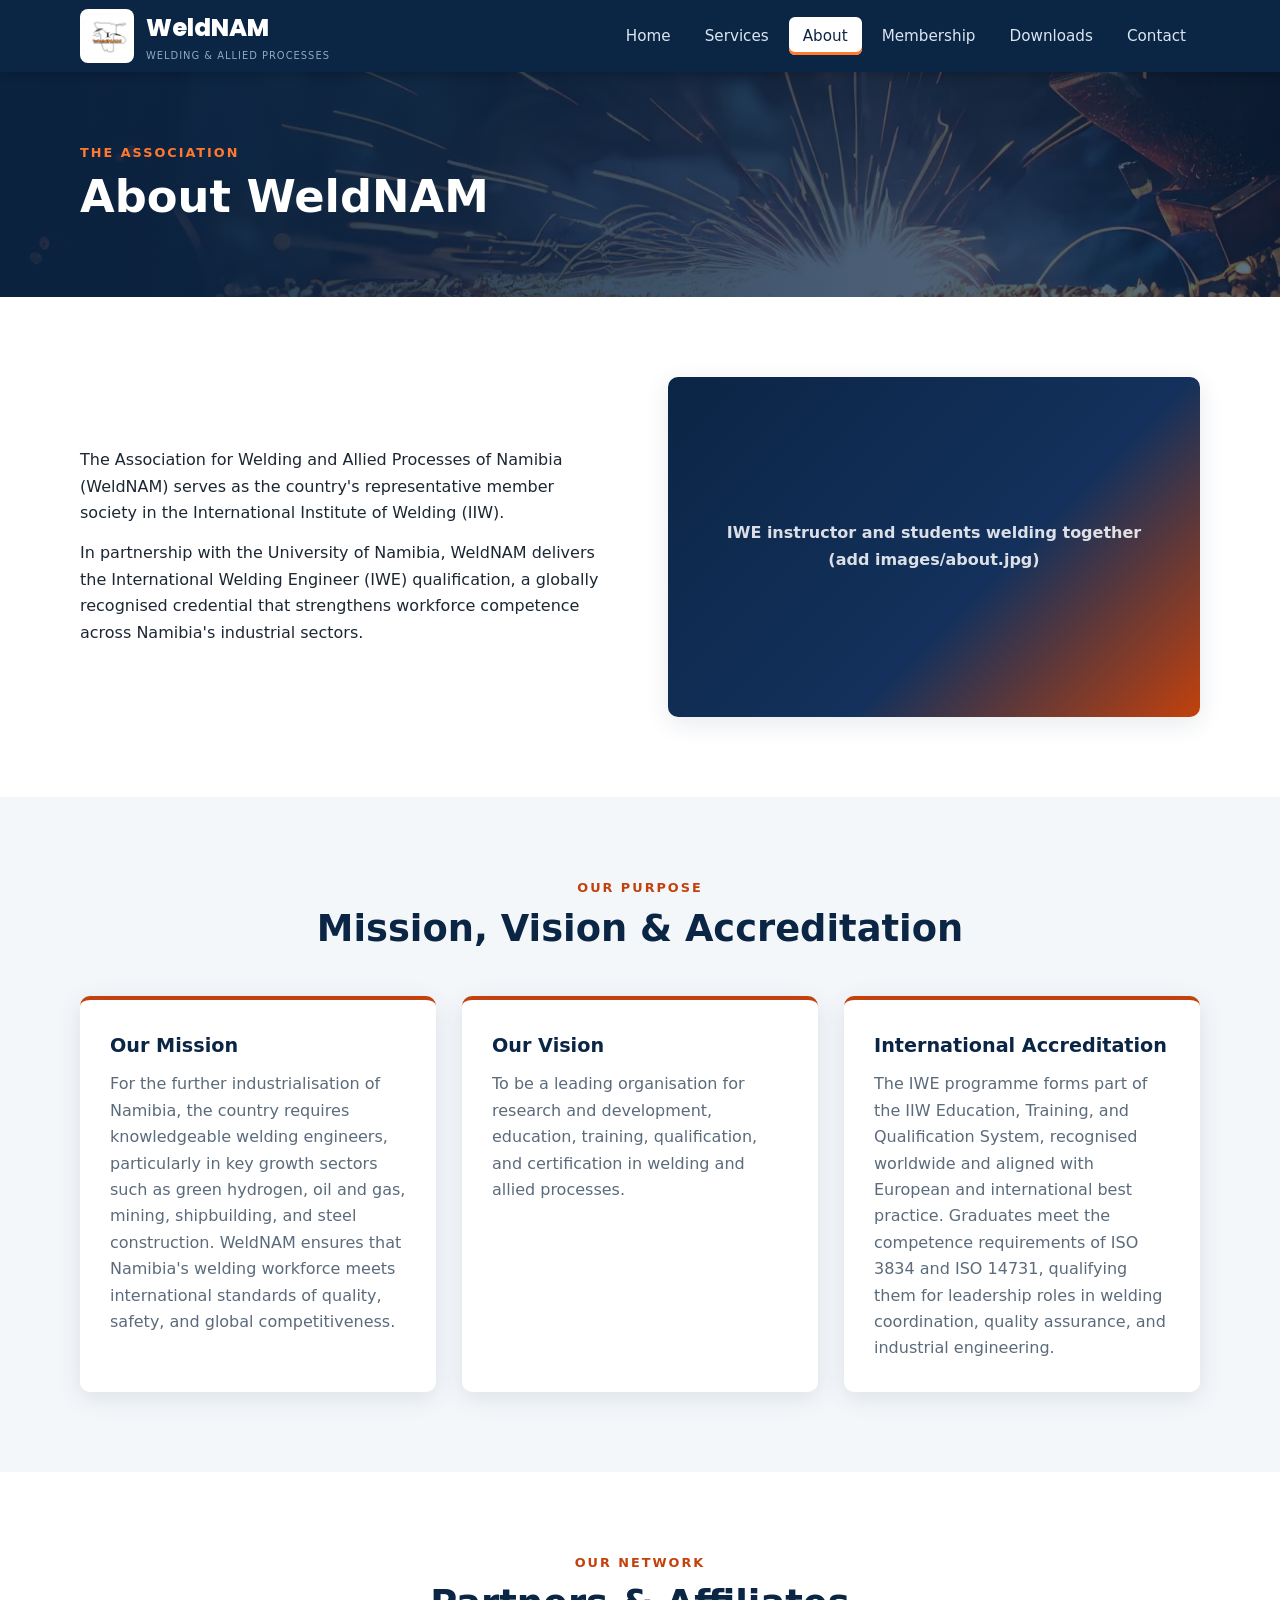
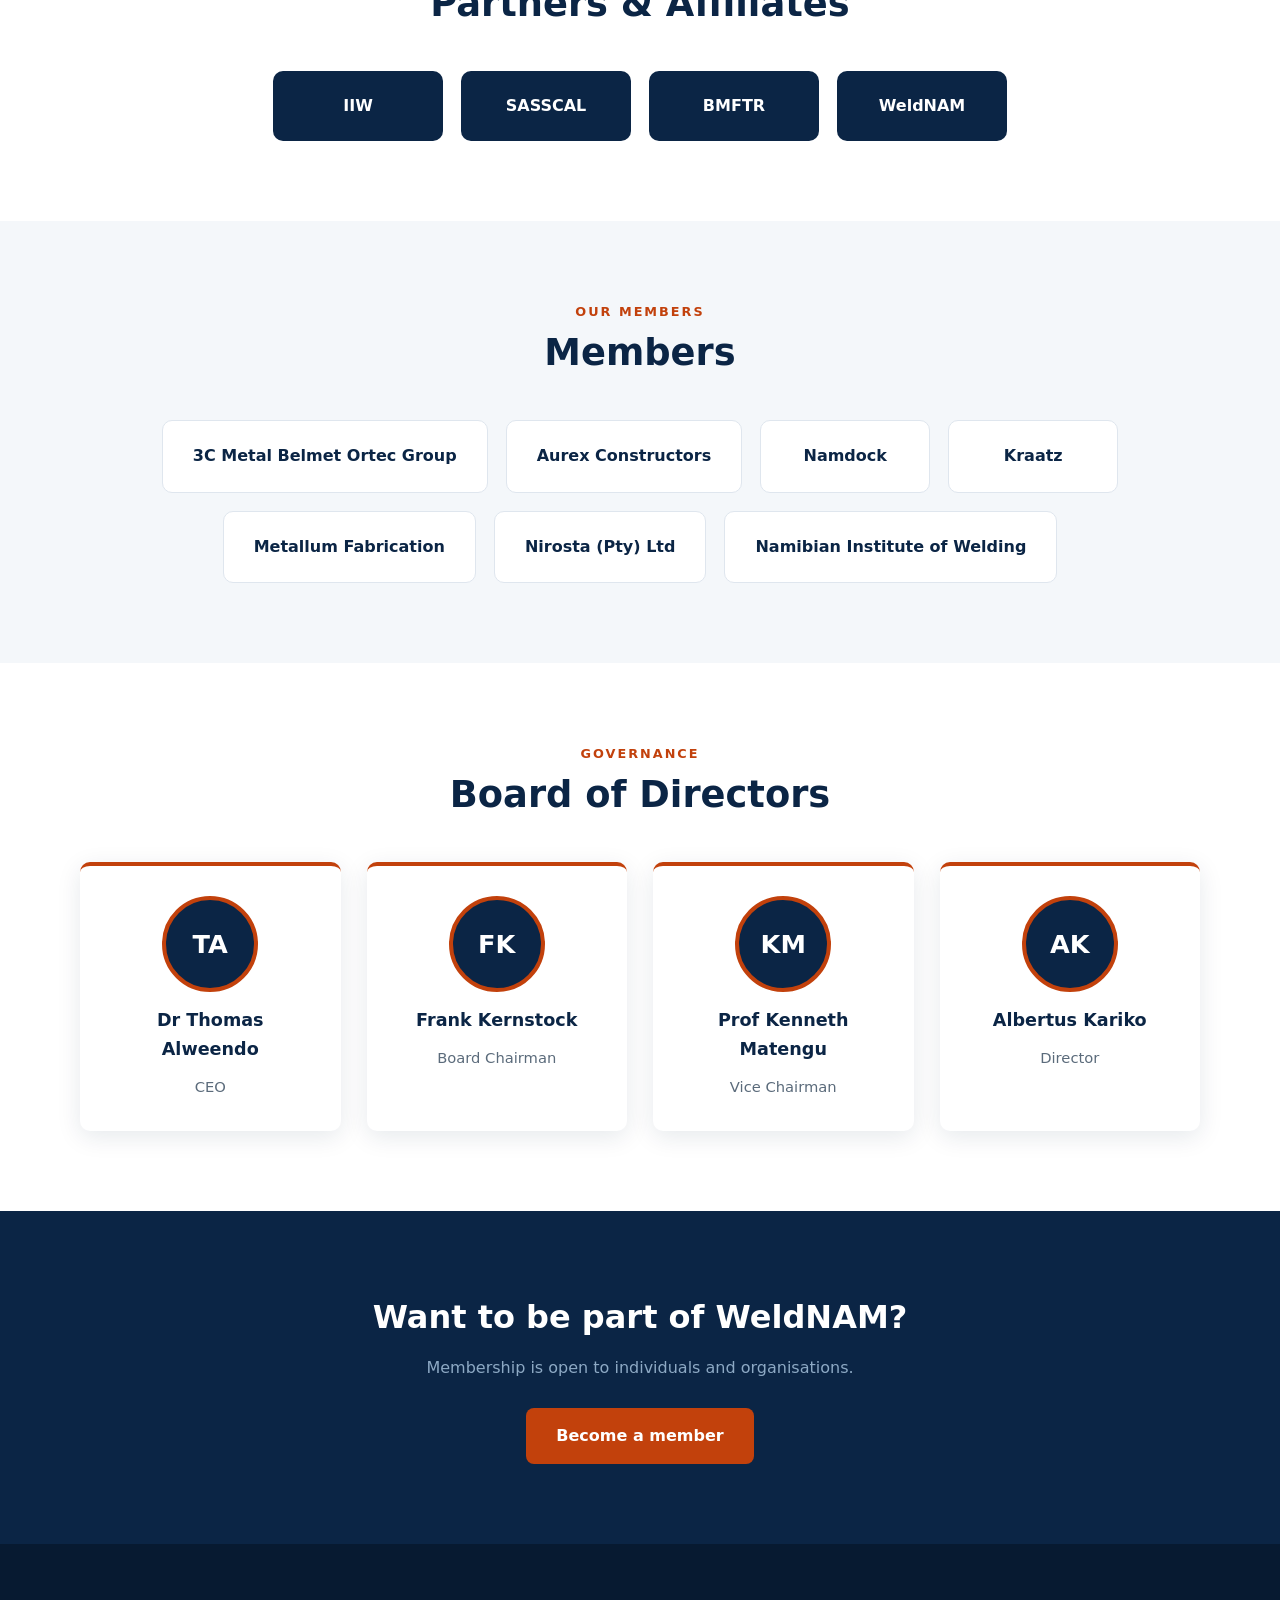
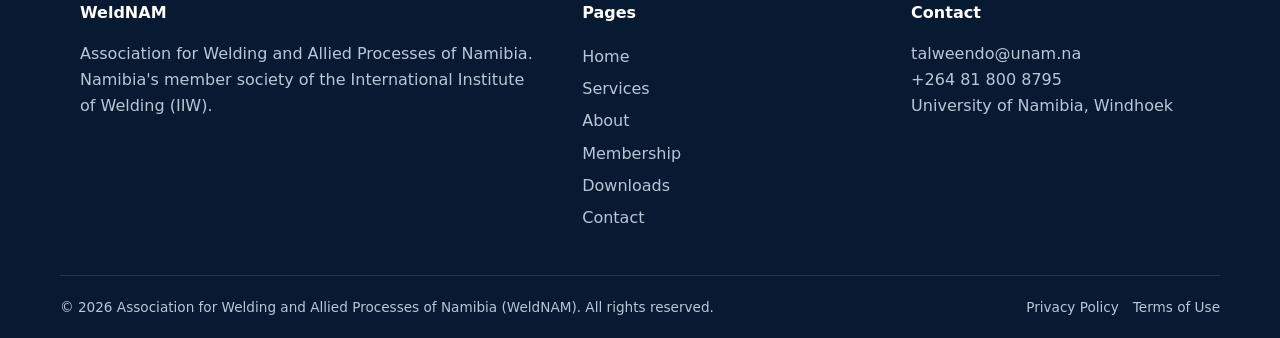
==== about.html @ c9b842d4 "Initial commit" ====
<!DOCTYPE html>
<html lang="en">
<head>
<meta charset="UTF-8">
<meta name="viewport" content="width=device-width, initial-scale=1.0">
<title>About - WeldNAM</title>
<meta name="description" content="About WeldNAM: mission, vision, accreditation, partners, members and board of directors.">
<link rel="stylesheet" href="style.css">
</head>
<body>

<header class="site-header">
  <div class="container nav">
     <a href="index.html" class="brand"><img class="logo" src="logo.png" alt="WeldNAM logo"><span>WeldNAM<small>Welding &amp; Allied Processes</small></span></a>
    <link rel="preconnect" href="https://fonts.googleapis.com">
<link rel="preconnect" href="https://fonts.gstatic.com" crossorigin>
<link href="https://fonts.googleapis.com/css2?family=Poppins:wght@800&display=swap" rel="stylesheet">
    <button class="menu-toggle" aria-label="Toggle menu" aria-expanded="false">&#9776;</button>
    <ul class="menu">
      <li><a href="index.html">Home</a></li>
      <li><a href="services.html">Services</a></li>
      <li><a href="about.html" class="active">About</a></li>
      <li><a href="membership.html">Membership</a></li>
      <li><a href="downloads.html">Downloads</a></li>
      <li><a href="contact.html">Contact</a></li>
    </ul>
  </div>
</header>

<main>
<section class="hero page-hero">
  <div class="container">
    <span class="eyebrow">The Association</span>
    <h1>About WeldNAM</h1>
  </div>
</section>

<section>
  <div class="container split">
    <div>
      <p>The Association for Welding and Allied Processes of Namibia (WeldNAM) serves as the country's representative member society in the International Institute of Welding (IIW).</p>
        <p>In partnership with the University of Namibia, WeldNAM delivers the International Welding Engineer (IWE) qualification, a globally recognised credential that strengthens workforce competence across Namibia's industrial sectors.</p>
    </div>
    <!-- Replace with: <img src="images/about.jpg" alt="IWE instructor and students welding together"> -->
    <div class="img-slot">IWE instructor and students welding together<br>(add images/about.jpg)</div>
  </div>
</section>

<section class="alt">
  <div class="container">
    <div class="section-head center">
      <span class="eyebrow">Our Purpose</span>
      <h2>Mission, Vision &amp; Accreditation</h2>
    </div>
    <div class="grid grid-3">
      <div class="card"><h3>Our Mission</h3><p>For the further industrialisation of Namibia, the country requires knowledgeable welding engineers, particularly in key growth sectors such as green hydrogen, oil and gas, mining, shipbuilding, and steel construction. WeldNAM ensures that Namibia's welding workforce meets international standards of quality, safety, and global competitiveness.</p></div>
      <div class="card"><h3>Our Vision</h3><p>To be a leading organisation for research and development, education, training, qualification, and certification in welding and allied processes.</p></div>
      <div class="card"><h3>International Accreditation</h3><p>The IWE programme forms part of the IIW Education, Training, and Qualification System, recognised worldwide and aligned with European and international best practice. Graduates meet the competence requirements of ISO 3834 and ISO 14731, qualifying them for leadership roles in welding coordination, quality assurance, and industrial engineering.</p></div>
    </div>
  </div>
</section>

<section>
  <div class="container">
    <div class="section-head center">
      <span class="eyebrow">Our Network</span>
      <h2>Partners &amp; Affiliates</h2>
    </div>
    <div class="logo-row">
      <div class="logo-tile partner">IIW</div>
      <div class="logo-tile partner">SASSCAL</div>
      <div class="logo-tile partner">BMFTR</div>
      <div class="logo-tile partner">WeldNAM</div>
    </div>
  </div>
</section>

<section class="alt">
  <div class="container">
    <div class="section-head center">
      <span class="eyebrow">Our Members</span>
      <h2>Members</h2>
    </div>
    <div class="logo-row">
      <div class="logo-tile">3C Metal Belmet Ortec Group</div>
      <div class="logo-tile">Aurex Constructors</div>
      <div class="logo-tile">Namdock</div>
      <div class="logo-tile">Kraatz</div>
      <div class="logo-tile">Metallum Fabrication</div>
      <div class="logo-tile">Nirosta (Pty) Ltd</div>
      <div class="logo-tile">Namibian Institute of Welding</div>
    </div>
  </div>
</section>

<section>
  <div class="container">
    <div class="section-head center">
      <span class="eyebrow">Governance</span>
      <h2>Board of Directors</h2>
    </div>
    <div class="grid grid-4">
      <div class="card person"><div class="avatar">TA</div><h3>Dr Thomas Alweendo</h3><span>CEO</span></div>
      <div class="card person"><div class="avatar">FK</div><h3>Frank Kernstock</h3><span>Board Chairman</span></div>
      <div class="card person"><div class="avatar">KM</div><h3>Prof Kenneth Matengu</h3><span>Vice Chairman</span></div>
      <div class="card person"><div class="avatar">AK</div><h3>Albertus Kariko</h3><span>Director</span></div>
    </div>
  </div>
</section>

<section class="cta">
  <div class="container">
    <h2>Want to be part of WeldNAM?</h2>
    <p>Membership is open to individuals and organisations.</p>
    <a href="membership.html" class="btn btn-primary">Become a member</a>
  </div>
</section>
</main>

<footer class="site-footer">
  <div class="container footer-grid">
    <div>
      <h4>WeldNAM</h4>
      <p>Association for Welding and Allied Processes of Namibia. Namibia's member society of the International Institute of Welding (IIW).</p>
    </div>
    <div>
      <h4>Pages</h4>
      <a href="index.html">Home</a><a href="services.html">Services</a><a href="about.html">About</a><a href="membership.html">Membership</a><a href="downloads.html">Downloads</a><a href="contact.html">Contact</a>
    </div>
    <div>
      <h4>Contact</h4>
      <p>talweendo@unam.na<br>+264 81 800 8795<br>University of Namibia, Windhoek</p>
    </div>
  </div>
  <div class="container copyright">
    <span>&copy; <span id="year">2026</span> Association for Welding and Allied Processes of Namibia (WeldNAM). All rights reserved.</span>
    <span><a href="#">Privacy Policy</a><a href="#">Terms of Use</a></span>
  </div>
</footer>

<button class="to-top" id="to-top" aria-label="Back to top">&uarr;</button>
<script src="script.js"></script>
</body>
</html>
---- style.css ----
/* =====================================================================
   WeldNAM – colour palette & design tokens
   Change a colour here and it updates across the whole site.
   Concept: deep industrial navy + molten weld-arc orange + cool steel greys.
   All text/background pairings below meet WCAG AA contrast (4.5:1).
   ===================================================================== */
:root {
  /* Navy – brand base: header, hero, footer, dark panels */
  --navy-900: #071a31;   /* footer */
  --navy:     #0b2545;   /* header, hero, CTA, headings */
  --navy-2:   #13315c;   /* hover states, gradients */
  --navy-rgb: 11, 37, 69;

  /* Ember / arc orange – action colour */
  --ember:      #c2410c; /* buttons, active nav, accents (white text = 5.2:1) */
  --ember-dark: #9a3412; /* hover, links on white (7.3:1) */
  --ember-rgb:  194, 65, 12;
  --arc:        #ff7a2e; /* bright orange for use ON navy (5.9:1) */
  --arc-soft:   #ffc9a3; /* soft orange links on navy */
  --arc-rgb:    255, 122, 46;

  /* Steel – cool neutrals */
  --steel:      #8da9c4; /* subtitles on navy (6.3:1) */
  --steel-100:  #dbe6f1; /* body text on navy */
  --steel-200:  #b8c7d8; /* footer text on navy-900 */

  /* Surfaces & text on light backgrounds */
  --white:  #ffffff;
  --light:  #f4f7fa;     /* alternate section background */
  --text:   #1c2733;     /* body text (15:1) */
  --muted:  #5b6b7b;     /* secondary text (5.5:1) */
  --line:   #dfe6ee;     /* hairlines and card borders */
  --field-border: #7f93a9; /* form field outline (3:1 as required for UI) */

  /* Feedback */
  --success:    #17653a;
  --success-bg: #e6f6ec;
  --danger:     #b3261e;

  /* Shape & layout */
  --radius: 10px;
  --shadow: 0 6px 24px rgba(var(--navy-rgb), .10);
  --max: 1160px;
}

* { box-sizing: border-box; margin: 0; padding: 0; }
html { scroll-behavior: smooth; }
body { font-family: "Segoe UI", system-ui, -apple-system, Roboto, Arial, sans-serif; color: var(--text); line-height: 1.65; background: var(--white); }
img { max-width: 100%; display: block; }
a { color: var(--ember-dark); text-decoration: none; }
a:hover { text-decoration: underline; }
.container { width: 100%; max-width: var(--max); margin: 0 auto; padding: 0 20px; }
section { padding: 80px 0; }
.alt { background: var(--light); }

/* Header */

/* Logo in the header */
.brand .logo {
  width: 54px;
  height: 54px;
  object-fit: contain;
  background: #fff;      /* your logo has a white background, so it sits in a white rounded box */
  border-radius: 8px;
  padding: 3px;
}
/* "WeldNAM" in the header uses Poppins ExtraBold */
.brand > span:last-child {
  font-family: "Poppins", "Segoe UI", system-ui, sans-serif;
  font-weight: 800;
  font-size: 1.5rem;
  letter-spacing: 0;
}
/* keep the small line under it in the normal site font */
.brand small {
  font-family: "Segoe UI", system-ui, -apple-system, Roboto, Arial, sans-serif;
  font-weight: 500;
}
.site-header { position: sticky; top: 0; z-index: 50; background: var(--navy); box-shadow: 0 2px 10px rgba(0,0,0,.25); }
.nav { display: flex; align-items: center; justify-content: space-between; height: 72px; }
.brand { display: flex; align-items: center; gap: 12px; color: var(--white); font-weight: 800; font-size: 1.35rem; letter-spacing: .5px; }
.brand:hover { text-decoration: none; }
.brand .mark { width: 38px; height: 38px; border-radius: 8px; background: var(--ember); display: grid; place-items: center; font-size: 1.1rem; color: var(--white); }
.brand small { display: block; font-size: .62rem; font-weight: 500; letter-spacing: 1px; color: var(--steel); text-transform: uppercase; }
.menu { display: flex; gap: 6px; list-style: none; }
.menu a { color: var(--steel-100); padding: 10px 14px; border-radius: 6px; font-weight: 500; font-size: .95rem; }
.menu a:hover { background: var(--navy-2); text-decoration: none; color: var(--white); }
.menu a.active { background: var(--ember); color: var(--white); }
.menu-toggle { display: none; background: none; border: 0; color: var(--white); font-size: 1.8rem; cursor: pointer; }

/* Buttons */
.btn { display: inline-block; padding: 13px 28px; border-radius: 8px; font-weight: 600; border: 2px solid transparent; cursor: pointer; font-size: 1rem; transition: .2s; }
.btn:hover { text-decoration: none; transform: translateY(-2px); }
.btn-primary { background: var(--ember); color: var(--white); }
.btn-primary:hover { background: var(--ember-dark); }
.btn-outline { border-color: var(--white); color: var(--white); }
.btn-outline:hover { background: var(--white); color: var(--navy); }
.btn-dark { background: var(--navy); color: var(--white); }
.btn-dark:hover { background: var(--navy-2); }
/* Active menu item: white label instead of orange */
.menu a.active {
  background: #fff;
  color: var(--navy);   /* dark text so it stays readable on white */
  box-shadow: none;     /* removes the orange underline */
}

/* Hero */
.hero { background: linear-gradient(120deg, rgba(var(--navy-rgb), .96) 45%, rgba(19, 49, 92, .88)), repeating-linear-gradient(45deg, var(--navy-2) 0 12px, var(--navy) 12px 24px); color: var(--white); padding: 110px 0 90px; position: relative; overflow: hidden; }
.hero::after { content: ""; position: absolute; right: -120px; top: -120px; width: 460px; height: 460px; border-radius: 50%; background: radial-gradient(circle, rgba(var(--arc-rgb), .40), transparent 65%); }
.hero .container { position: relative; z-index: 1; }
.hero h1 { font-size: clamp(2.2rem, 5vw, 3.6rem); line-height: 1.15; margin-bottom: 14px; }
.hero p.lead { font-size: 1.3rem; color: var(--steel); margin-bottom: 30px; }
.hero .actions { display: flex; gap: 14px; flex-wrap: wrap; }
.page-hero { padding: 70px 0 60px; }
.page-hero h1 { font-size: clamp(2rem, 4vw, 2.8rem); }
.eyebrow { text-transform: uppercase; letter-spacing: 2px; font-size: .8rem; font-weight: 700; color: var(--ember); margin-bottom: 8px; display: block; }

/* Stats */
.stats { background: var(--ember); color: var(--white); padding: 0; }
.stats-grid { display: grid; grid-template-columns: repeat(4, 1fr); }
.stat { padding: 30px 20px; text-align: center; border-right: 1px solid rgba(255,255,255,.25); }
.stat:last-child { border-right: 0; }
.stat strong { display: block; font-size: 1.5rem; }
.stat span { font-size: .9rem; opacity: .95; }

/* Headings */
.section-head { max-width: 720px; margin-bottom: 44px; }
.section-head h2 { font-size: clamp(1.7rem, 3vw, 2.3rem); color: var(--navy); line-height: 1.25; }
.section-head.center { margin-left: auto; margin-right: auto; text-align: center; }
.section-head p { color: var(--muted); margin-top: 12px; }

/* Cards / grids */
.grid { display: grid; gap: 26px; }
.grid-3 { grid-template-columns: repeat(3, 1fr); }
.grid-2 { grid-template-columns: repeat(2, 1fr); }
.grid-4 { grid-template-columns: repeat(4, 1fr); }
.card { background: var(--white); border-radius: var(--radius); padding: 30px; box-shadow: var(--shadow); border-top: 4px solid var(--ember); }
.card h3 { color: var(--navy); margin-bottom: 10px; font-size: 1.2rem; }
.card p { color: var(--muted); }
.icon { width: 52px; height: 52px; border-radius: 12px; background: var(--light); display: grid; place-items: center; font-size: 1.6rem; margin-bottom: 16px; }

/* Split layout */
.split { display: grid; grid-template-columns: 1fr 1fr; gap: 56px; align-items: center; }
.split p + p { margin-top: 14px; }
.split h2 { color: var(--navy); font-size: 2rem; margin-bottom: 16px; line-height: 1.25; }
.img-slot { min-height: 340px; border-radius: var(--radius); background: linear-gradient(135deg, var(--navy), var(--navy-2) 60%, var(--ember)); display: grid; place-items: center; color: rgba(255,255,255,.85); font-weight: 600; text-align: center; padding: 20px; box-shadow: var(--shadow); }
.img-slot img { width: 100%; height: 100%; object-fit: cover; border-radius: var(--radius); }

/* Members / partners */
.logo-row { display: flex; flex-wrap: wrap; gap: 18px; justify-content: center; }
.logo-tile { background: var(--white); border: 1px solid var(--line); border-radius: var(--radius); padding: 22px 30px; font-weight: 700; color: var(--navy); min-width: 170px; text-align: center; }
.partner { background: var(--navy); color: var(--white); border: 0; }

/* People */
.person { text-align: center; }
.avatar { width: 96px; height: 96px; border-radius: 50%; background: var(--navy); color: var(--white); display: grid; place-items: center; font-size: 1.6rem; font-weight: 700; margin: 0 auto 14px; border: 4px solid var(--ember); }
.person h3 { color: var(--navy); font-size: 1.1rem; }
.person span { color: var(--muted); font-size: .92rem; }

/* Lists */
.check-list { list-style: none; }
.check-list li { padding: 12px 0 12px 36px; position: relative; border-bottom: 1px solid var(--line); }
.check-list li::before { content: "✓"; position: absolute; left: 0; top: 12px; width: 24px; height: 24px; background: var(--ember); color: var(--white); border-radius: 50%; display: grid; place-items: center; font-size: .8rem; font-weight: 700; }
.address { background: var(--light); border-left: 4px solid var(--ember); padding: 20px 24px; border-radius: 0 var(--radius) var(--radius) 0; margin-top: 24px; }
.address strong { color: var(--navy); display: block; margin-bottom: 6px; }

/* Downloads */
.dl { display: flex; flex-direction: column; }
.dl p { flex: 1; margin-bottom: 18px; }
.dl .btn { align-self: flex-start; padding: 10px 20px; font-size: .92rem; }

/* Forms */
form { background: var(--white); padding: 34px; border-radius: var(--radius); box-shadow: var(--shadow); }
.field { margin-bottom: 18px; }
label { display: block; font-weight: 600; margin-bottom: 6px; color: var(--navy); font-size: .92rem; }
input, select, textarea { width: 100%; padding: 12px 14px; border: 1.5px solid var(--field-border); border-radius: 8px; font: inherit; background: var(--white); }
input:focus, select:focus, textarea:focus { outline: none; border-color: var(--ember); box-shadow: 0 0 0 3px rgba(var(--ember-rgb), .20); }
textarea { min-height: 130px; resize: vertical; }
.form-note { font-size: .85rem; color: var(--muted); margin-top: 12px; }
.form-ok { display: none; background: var(--success-bg); color: var(--success); padding: 12px 16px; border-radius: 8px; margin-top: 14px; }
.contact-card { background: var(--navy); color: var(--white); border-radius: var(--radius); padding: 30px; }
.contact-card h3 { margin-bottom: 14px; }
.contact-card p { margin-bottom: 8px; color: var(--steel-100); }
.contact-card a { color: var(--arc-soft); }

/* CTA */
.cta { background: var(--navy); color: var(--white); text-align: center; }
.cta h2 { font-size: 2rem; margin-bottom: 12px; }
.cta p { color: var(--steel); margin-bottom: 26px; }

/* Footer */
.site-footer { background: var(--navy-900); color: var(--steel-200); padding: 56px 0 0; }
.footer-grid { display: grid; grid-template-columns: 1.6fr 1fr 1fr; gap: 40px; padding-bottom: 40px; }
.site-footer h4 { color: var(--white); margin-bottom: 14px; }
.site-footer a { color: var(--steel-200); display: block; padding: 3px 0; }
.site-footer a:hover { color: var(--white); }
.copyright { border-top: 1px solid rgba(255,255,255,.12); padding: 20px 0; font-size: .85rem; display: flex; justify-content: space-between; flex-wrap: wrap; gap: 10px; }
.copyright a { display: inline; margin-left: 14px; }

/* Responsive */
@media (max-width: 920px) {
  .grid-3, .grid-4 { grid-template-columns: 1fr 1fr; }
  .split { grid-template-columns: 1fr; gap: 32px; }
  .stats-grid { grid-template-columns: 1fr 1fr; }
  .stat:nth-child(2) { border-right: 0; }
  .footer-grid { grid-template-columns: 1fr; }
}
@media (max-width: 760px) {
  section { padding: 56px 0; }
  .menu-toggle { display: block; }
  .menu { display: none; position: absolute; top: 72px; left: 0; right: 0; background: var(--navy); flex-direction: column; padding: 12px 20px 20px; }
  .menu.open { display: flex; }
  .grid-2, .grid-3, .grid-4 { grid-template-columns: 1fr; }
}

/* ---- Single-page additions ---- */
section[id] { scroll-margin-top: 72px; }
.menu a { cursor: pointer; }
.search { max-width: 420px; margin: 0 auto 34px; }
.empty { text-align: center; color: var(--muted); padding: 30px 0; }
.err { color: var(--danger); font-size: .85rem; margin-top: 4px; }
input.invalid, select.invalid, textarea.invalid { border-color: var(--danger); }
.to-top { position: fixed; right: 20px; bottom: 20px; width: 46px; height: 46px; border-radius: 50%; border: 0; background: var(--ember); color: var(--white); font-size: 1.3rem; cursor: pointer; box-shadow: var(--shadow); opacity: 0; pointer-events: none; transition: .25s; }
.to-top.show { opacity: 1; pointer-events: auto; }
.hero { padding: 130px 0 110px; }
.counter { font-variant-numeric: tabular-nums; }
.stat strong .counter { font-size: inherit; opacity: 1; }
.page-hero { padding: 70px 0 60px; }

/* ---- Colour refinements ---- */
/* Brighter orange where text sits on dark navy */
.hero .eyebrow, .cta .eyebrow { color: var(--arc); }
.hero .lead { color: var(--steel); }
.btn-primary:hover { background: var(--ember-dark); }
.menu a.active { box-shadow: inset 0 -3px 0 var(--arc); }
/* Visible keyboard focus */
a:focus-visible, button:focus-visible { outline: 3px solid var(--arc); outline-offset: 2px; }
::selection { background: var(--ember); color: var(--white); }

/* ---- Home hero with photo (dimmed with a navy tint) ----
   Applies to the home page hero automatically (the inner pages use .page-hero).
   Put your picture in the "images" folder next to this file, named hero.jpg
   (hero.jpeg / hero.png / hero.webp also work). Whichever exists is shown. */
.hero:not(.page-hero) {
  background:
    linear-gradient(90deg, rgba(var(--navy-rgb), .90) 0%, rgba(var(--navy-rgb), .72) 55%, rgba(var(--navy-rgb), .55) 100%),
    url("images/hero.jpg") center / cover no-repeat,
    url("images/hero.jpeg") center / cover no-repeat,
    url("images/hero.png") center / cover no-repeat,
    url("images/hero.webp") center / cover no-repeat,
    var(--navy);
}
.hero:not(.page-hero)::after { display: none; } /* no orange glow; the photo has its own sparks */

/* Photos placed inside .img-slot fill the box and keep their proportions */
.img-slot:has(img) { padding: 0; background: none; overflow: hidden; }
.img-slot img { width: 100%; height: 100%; min-height: 340px; object-fit: cover; }

/* Photo banner on every page except Home (About, Services, Membership, Downloads, Contact) */
.page-hero {
  background:
    linear-gradient(90deg, rgba(var(--navy-rgb), .90) 0%, rgba(var(--navy-rgb), .78) 55%, rgba(var(--navy-rgb), .65) 100%),
    url("page-banner.png") center 58% / cover no-repeat,
    var(--navy);
}
.page-hero::after { display: none; }   /* removes the orange glow on the right */

/* Poster-style picture: show the whole image, don't crop it */
.img-slot img.poster {
  height: auto;
  min-height: 0;
  object-fit: contain;
  cursor: zoom-in;
}
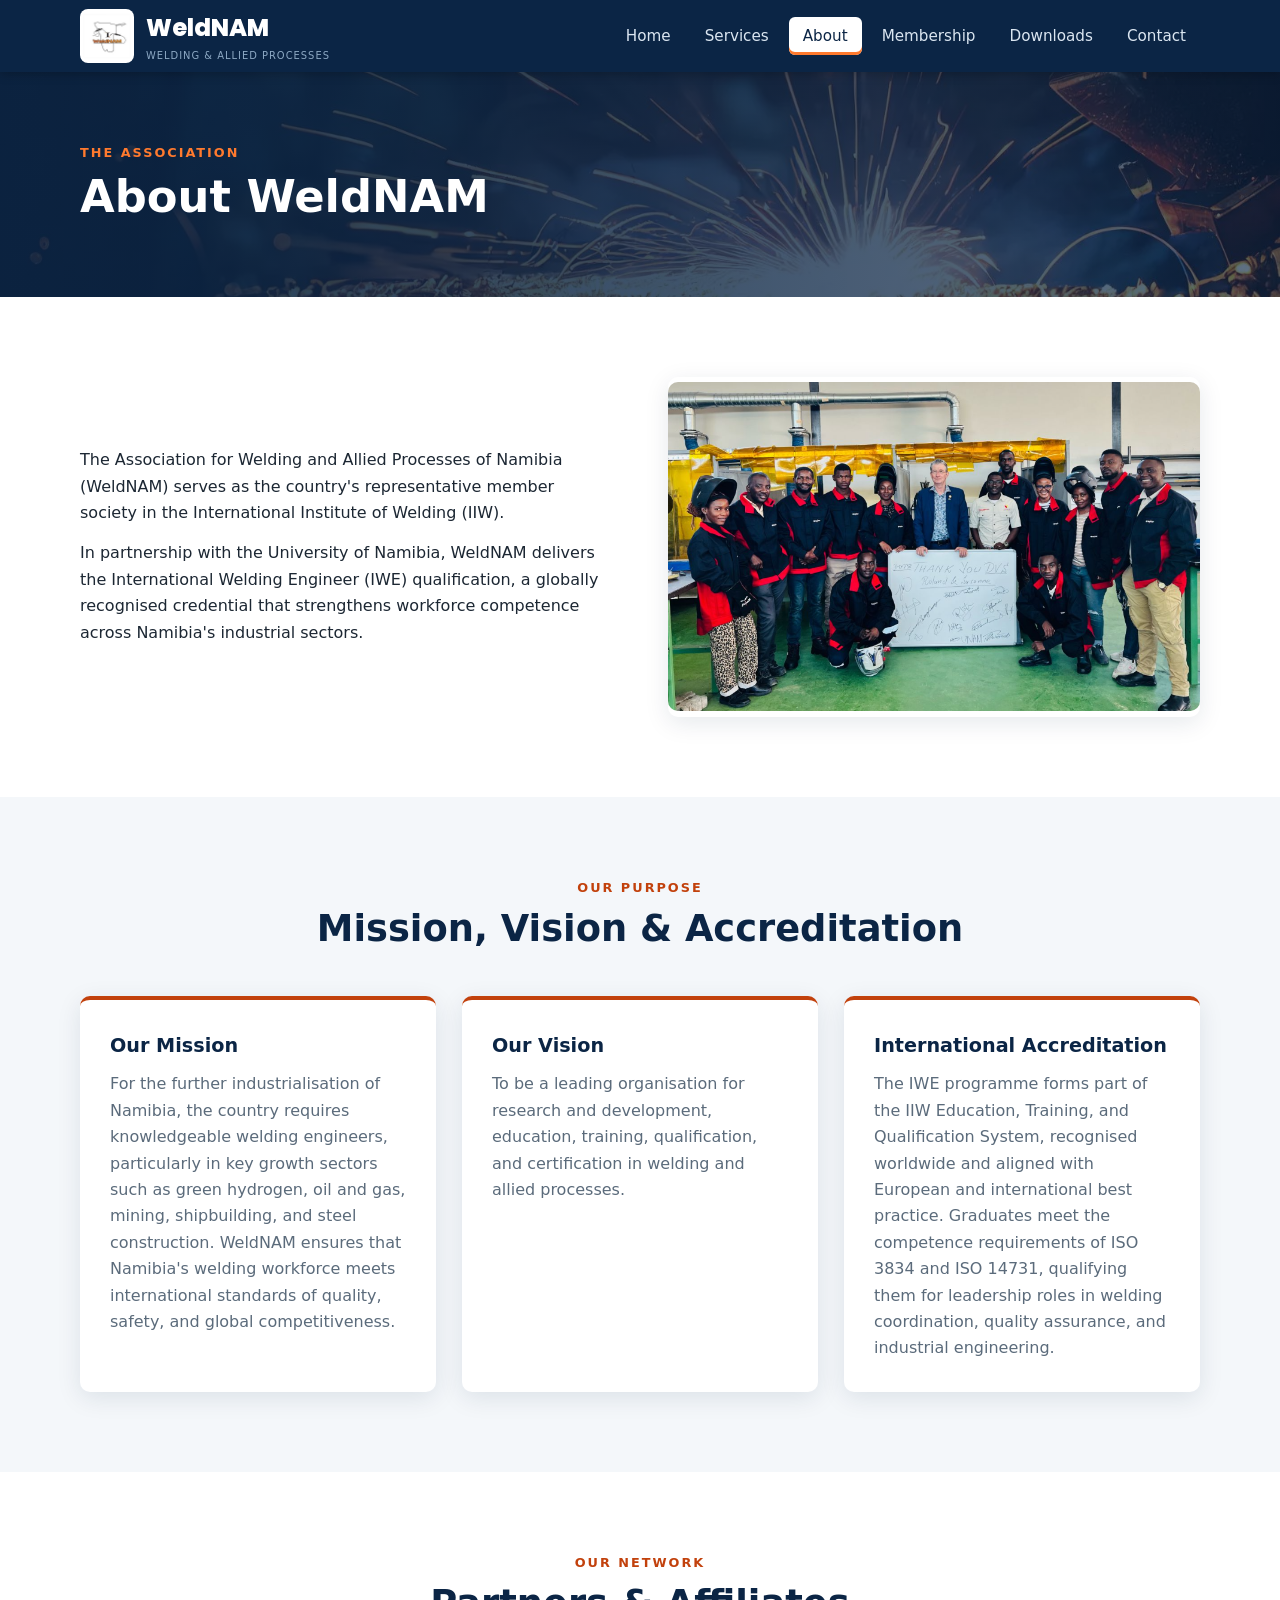
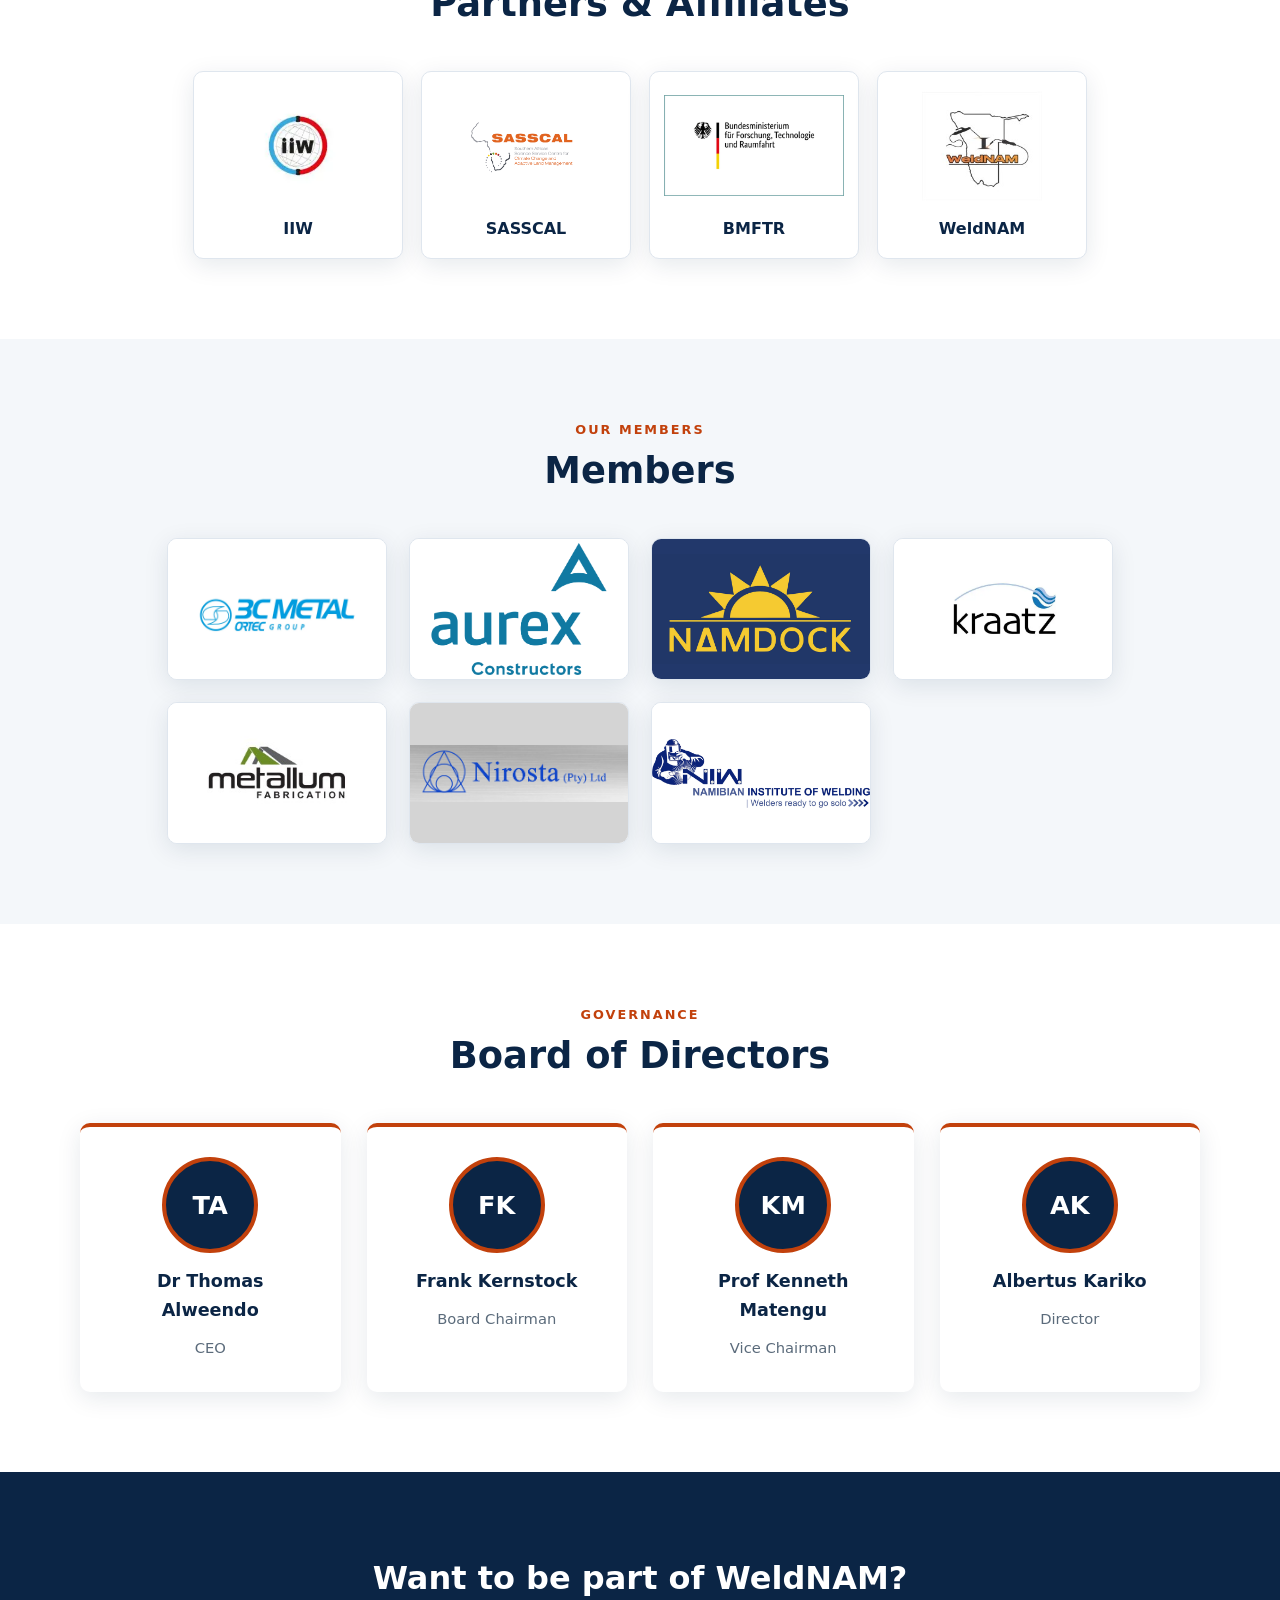
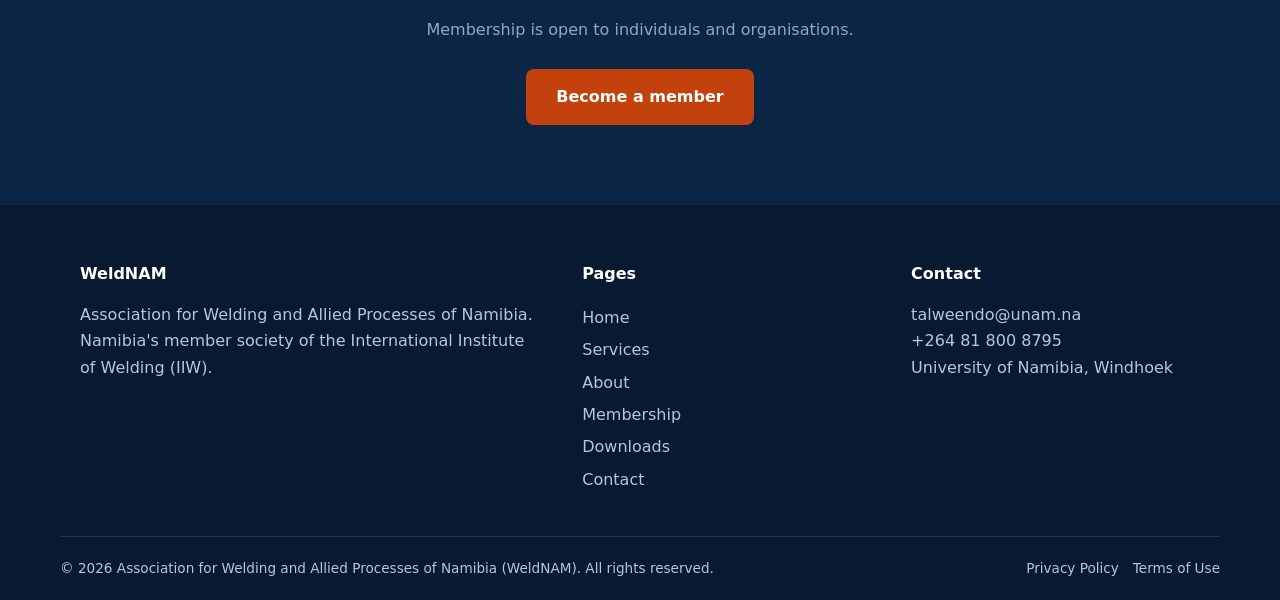
==== commit 0a86b951: "updated the picture slots" ====
--- a/about.html
+++ b/about.html
@@ -41,9 +41,9 @@
       <p>The Association for Welding and Allied Processes of Namibia (WeldNAM) serves as the country's representative member society in the International Institute of Welding (IIW).</p>
         <p>In partnership with the University of Namibia, WeldNAM delivers the International Welding Engineer (IWE) qualification, a globally recognised credential that strengthens workforce competence across Namibia's industrial sectors.</p>
     </div>
-    <!-- Replace with: <img src="images/about.jpg" alt="IWE instructor and students welding together"> -->
-    <div class="img-slot">IWE instructor and students welding together<br>(add images/about.jpg)</div>
-  </div>
+<div class="img-slot">
+  <img class="poster" src="IWE.png" alt="WeldNAM IWE trainees and instructors together at the welding workshop">
+</div>
 </section>
 
 <section class="alt">
@@ -67,11 +67,23 @@
       <h2>Partners &amp; Affiliates</h2>
     </div>
     <div class="logo-row">
-      <div class="logo-tile partner">IIW</div>
-      <div class="logo-tile partner">SASSCAL</div>
-      <div class="logo-tile partner">BMFTR</div>
-      <div class="logo-tile partner">WeldNAM</div>
-    </div>
+  <a class="partner-logo" href="https://iiwelding.org" target="_blank" rel="noopener">
+    <img src="IIW logo.png" alt="IIW logo">
+    <span class="name">IIW</span>
+  </a>
+  <a class="partner-logo" href="https://www.sasscal.org" target="_blank" rel="noopener">
+    <img src="SASSCAL logo.png" alt="SASSCAL logo">
+    <span class="name">SASSCAL</span>
+  </a>
+  <a class="partner-logo" href="https://www.bmftr.bund.de" target="_blank" rel="noopener">
+    <img src="BMFTR logo.png" alt="BMFTR logo">
+    <span class="name">BMFTR</span>
+  </a>
+  <a class="partner-logo" href="https://www.weldnam.com" target="_blank" rel="noopener">
+    <img src="logo.png" alt="WeldNAM logo">
+    <span class="name">WeldNAM</span>
+  </a>
+</div>
   </div>
 </section>
 
@@ -81,14 +93,38 @@
       <span class="eyebrow">Our Members</span>
       <h2>Members</h2>
     </div>
-    <div class="logo-row">
-      <div class="logo-tile">3C Metal Belmet Ortec Group</div>
-      <div class="logo-tile">Aurex Constructors</div>
-      <div class="logo-tile">Namdock</div>
-      <div class="logo-tile">Kraatz</div>
-      <div class="logo-tile">Metallum Fabrication</div>
-      <div class="logo-tile">Nirosta (Pty) Ltd</div>
-      <div class="logo-tile">Namibian Institute of Welding</div>
+    <div class="member-grid">
+
+  <a class="member" href="https://ortec-group.com/en/locations/3c-metal-belmet-namibia/" target="_blank" rel="noopener">
+    <img src="3C.png" alt="3C Metal Belmet Ortec Group logo">
+  </a>
+
+  <a class="member" href="https://www.aurex.com/" target="_blank" rel="noopener">
+    <img src="AUREX.png" alt="Aurex Constructors logo">
+  </a>
+
+  <a class="member" href="https://namdock.com/" target="_blank" rel="noopener">
+    <img src="NAMDOCK.png" alt="Namdock logo" style="background:#22386b">
+  </a>
+
+  <a class="member" href="https://www.ol.na/portfolio/kraatz" target="_blank" rel="noopener">
+    <img src="KRAATZ.png" alt="Kraatz logo">
+  </a>
+
+  <a class="member" href="https://www.metallum.com.na/" target="_blank" rel="noopener">
+    <img src="METALLUM.png" alt="Metallum Fabrication logo">
+  </a>
+
+  <a class="member" href="https://www.nirosta.com.na/" target="_blank" rel="noopener">
+    <img src="NITOSTA.png" alt="Nirosta (Pty) Ltd logo" style="background:#d4d4d4">
+  
+  </a>
+
+<a class="member" href="https://www.schoolandcollegelistings.com/NA/Swakopmund/203957106380007/Namibian-Institute-of-Welding" target="_blank" rel="noopener" title="Namibian Institute of Welding">
+  <img src="NIW.png" alt="Namibian Institute of Welding logo">
+</a>
+
+</div>
     </div>
   </div>
 </section>
--- a/style.css
+++ b/style.css
@@ -151,6 +151,111 @@
 .logo-tile { background: var(--white); border: 1px solid var(--line); border-radius: var(--radius); padding: 22px 30px; font-weight: 700; color: var(--navy); min-width: 170px; text-align: center; }
 .partner { background: var(--navy); color: var(--white); border: 0; }
 
+/* Partner logos: clickable boxes with the name underneath */
+.partner-logo {
+  display: block;
+  width: 210px;
+  background: #fff;
+  border: 1px solid var(--line);
+  border-radius: var(--radius);
+  padding: 14px 14px 16px;
+  text-align: center;
+  box-shadow: var(--shadow);
+  text-decoration: none;
+  transition: transform .2s, border-color .2s;
+}
+.partner-logo:hover {
+  transform: translateY(-4px);
+  border-color: var(--ember);
+  text-decoration: none;
+}
+.partner-logo img {
+  width: 100%;
+  height: 120px;
+  object-fit: contain;
+}
+.partner-logo .name {
+  display: block;
+  margin-top: 10px;
+  font-weight: 700;
+  color: var(--navy);
+}
+
+.img-slot img.poster {
+  height: auto;
+  min-height: 0;
+  object-fit: contain;
+}
+
+/* Smaller photo that keeps its natural proportions */
+.img-slot.photo-sm {
+  min-height: 0;          /* removes the forced tall box */
+  max-width: 300px;       /* make smaller or bigger here */
+  width: 100%;
+  margin: 0 auto;         /* centres it in its column */
+  background: none;
+}
+.img-slot.photo-sm img.poster {
+  width: 100%;
+  height: auto;
+  min-height: 0;
+  object-fit: contain;
+  border-radius: var(--radius);
+}
+
+/* Members: all boxes exactly the same size, logo fills the top of the box */
+.member-grid {
+  display: grid;
+  grid-template-columns: repeat(auto-fit, 220px);
+  justify-content: center;
+  gap: 22px;
+}
+.member {
+  display: block;
+  width: 220px;
+  background: #fff;
+  border: 1px solid var(--line);
+  border-radius: var(--radius);
+  overflow: hidden;
+  box-shadow: var(--shadow);
+  text-align: center;
+  text-decoration: none;
+}
+.member img,
+.member .no-logo {
+  display: block;
+  width: 100%;
+  height: 140px;
+  object-fit: contain;   /* whole logo visible, never stretched or cropped */
+  background: #fff;
+}
+.member .no-logo {
+  display: grid;
+  place-items: center;
+  background: var(--light);
+  font-size: 2rem;
+  font-weight: 800;
+  color: var(--navy);
+}
+.member .name {
+  display: flex;
+  align-items: center;
+  justify-content: center;
+  height: 64px;          /* fixed height so every box is identical */
+  padding: 0 10px;
+  font-weight: 700;
+  color: var(--navy);
+  border-top: 1px solid var(--line);
+}
+
+/* Clickable member boxes */
+a.member { transition: transform .2s, border-color .2s; }
+a.member:hover {
+  transform: translateY(-4px);
+  border-color: var(--ember);
+  text-decoration: none;
+}
+
 /* People */
 .person { text-align: center; }
 .avatar { width: 96px; height: 96px; border-radius: 50%; background: var(--navy); color: var(--white); display: grid; place-items: center; font-size: 1.6rem; font-weight: 700; margin: 0 auto 14px; border: 4px solid var(--ember); }
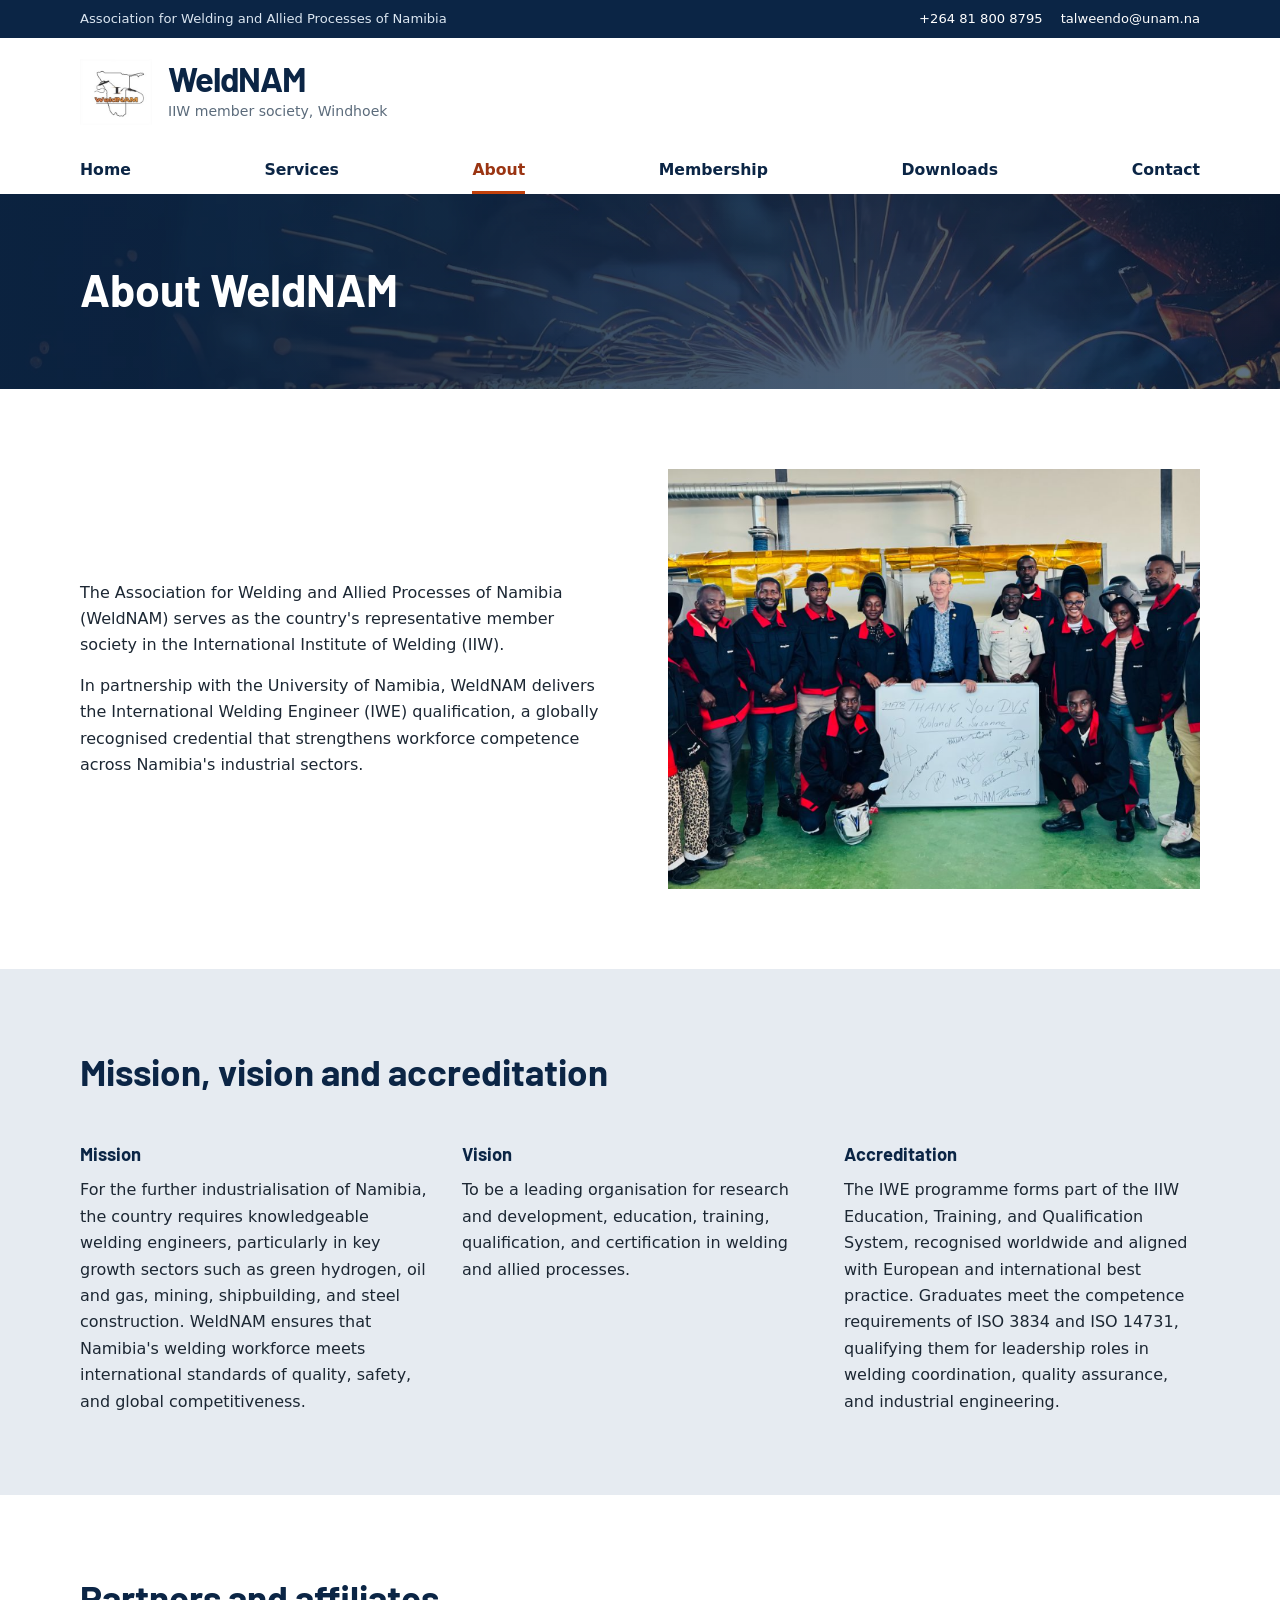
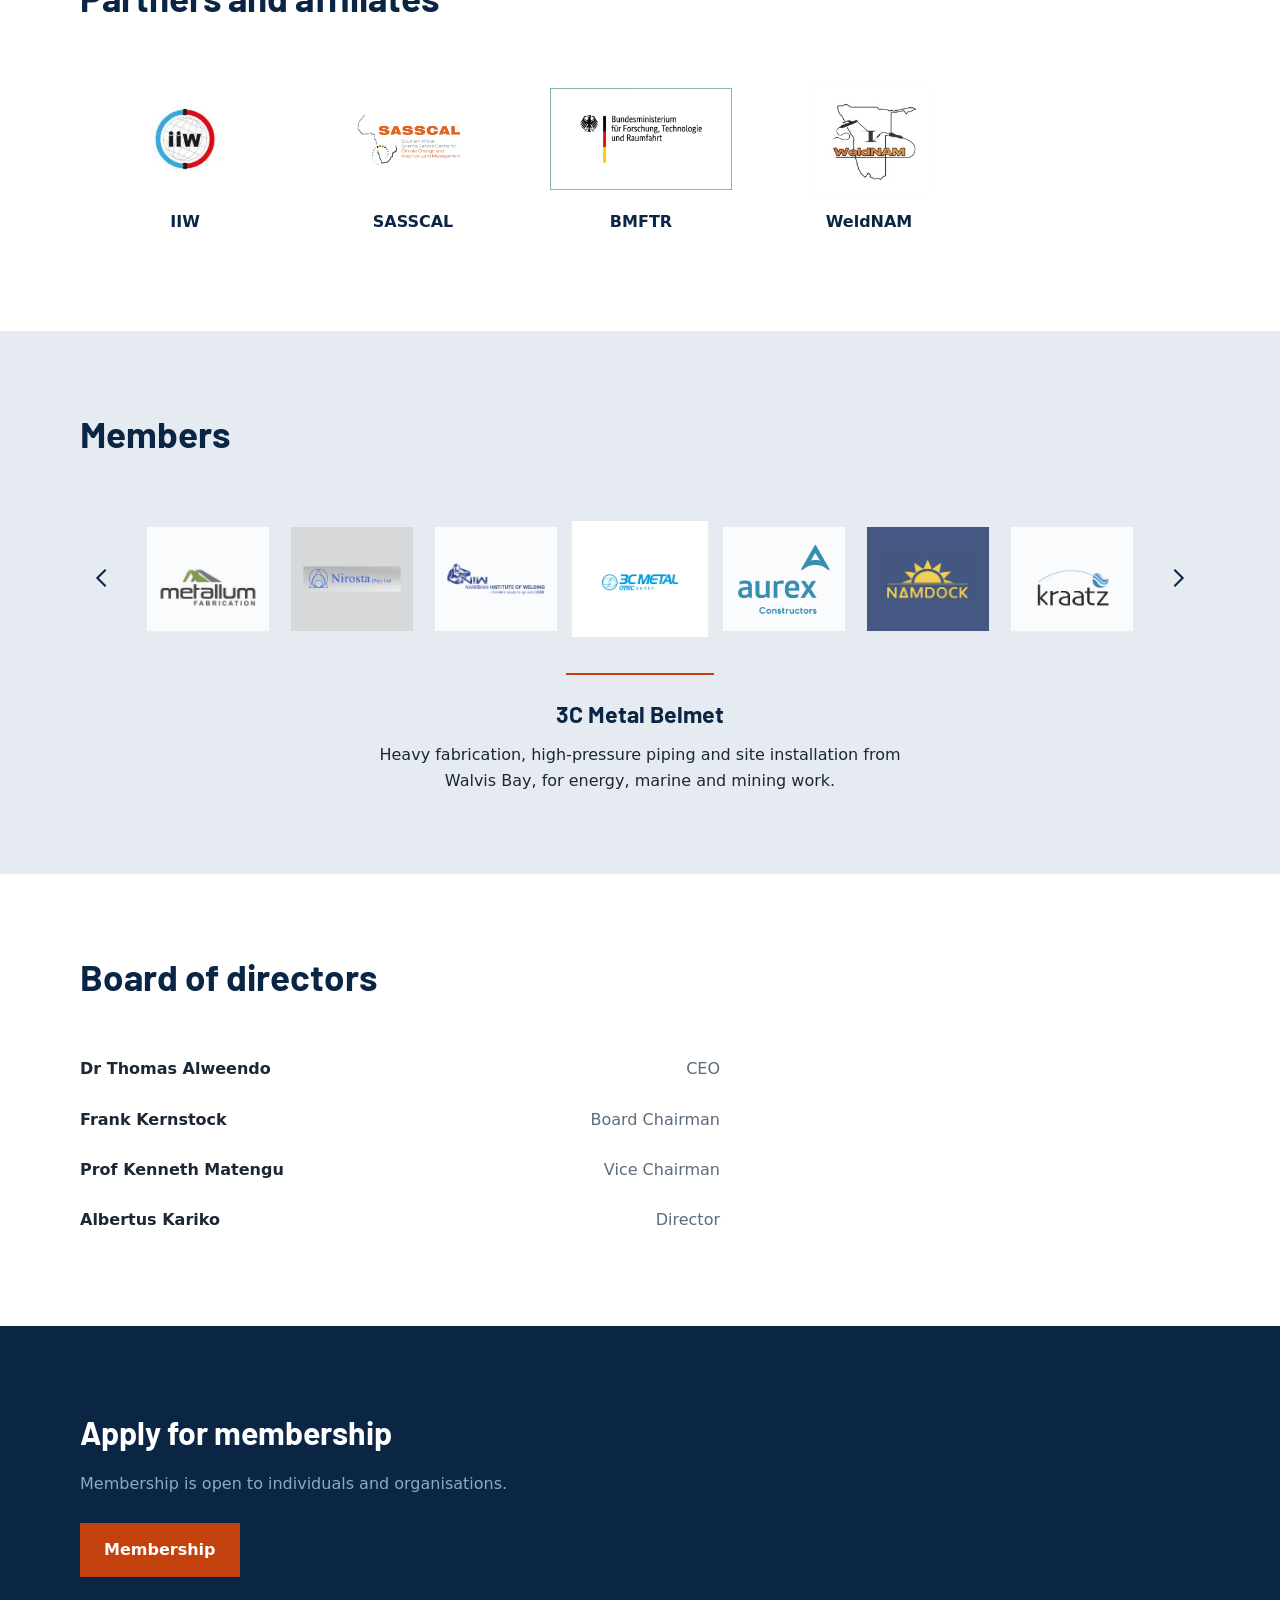
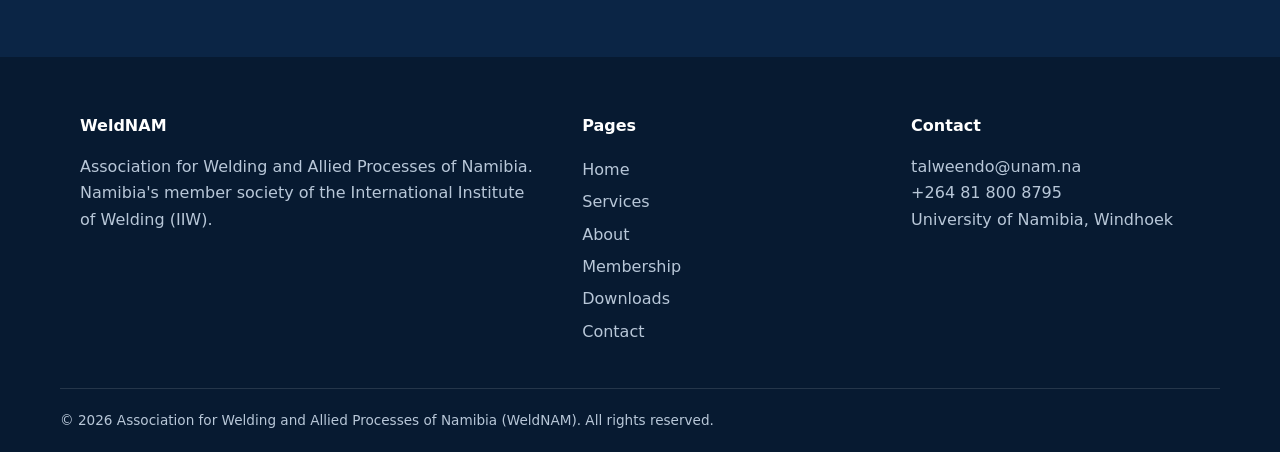
==== commit 03089b7e: "Bring the live WeldNAM sections onto the home page and replace the boxed layout with a looping membe" ====
--- a/about.html
+++ b/about.html
@@ -10,13 +10,18 @@
 <body>
 
 <header class="site-header">
-  <div class="container nav">
-     <a href="index.html" class="brand"><img class="logo" src="logo.png" alt="WeldNAM logo"><span>WeldNAM<small>Welding &amp; Allied Processes</small></span></a>
-    <link rel="preconnect" href="https://fonts.googleapis.com">
-<link rel="preconnect" href="https://fonts.gstatic.com" crossorigin>
-<link href="https://fonts.googleapis.com/css2?family=Poppins:wght@800&display=swap" rel="stylesheet">
-    <button class="menu-toggle" aria-label="Toggle menu" aria-expanded="false">&#9776;</button>
-    <ul class="menu">
+  <div class="head-meta">
+    <div class="container head-meta-inner">
+      <p>Association for Welding and Allied Processes of Namibia</p>
+      <p><a href="tel:+264818008795">+264 81 800 8795</a><a href="mailto:talweendo@unam.na">talweendo@unam.na</a></p>
+    </div>
+  </div>
+  <div class="container head-main">
+    <a href="index.html" class="brand"><img class="logo" src="logo.png" alt="WeldNAM logo"><span>WeldNAM<small>IIW member society, Windhoek</small></span></a>
+    <button class="menu-toggle" aria-label="Toggle menu" aria-expanded="false">Menu</button>
+  </div>
+  <div class="head-nav">
+    <ul class="menu container">
       <li><a href="index.html">Home</a></li>
       <li><a href="services.html">Services</a></li>
       <li><a href="about.html" class="active">About</a></li>
@@ -30,7 +35,6 @@
 <main>
 <section class="hero page-hero">
   <div class="container">
-    <span class="eyebrow">The Association</span>
     <h1>About WeldNAM</h1>
   </div>
 </section>
@@ -48,23 +52,21 @@
 
 <section class="alt">
   <div class="container">
-    <div class="section-head center">
-      <span class="eyebrow">Our Purpose</span>
-      <h2>Mission, Vision &amp; Accreditation</h2>
+    <div class="section-head">
+      <h2>Mission, vision and accreditation</h2>
     </div>
-    <div class="grid grid-3">
-      <div class="card"><h3>Our Mission</h3><p>For the further industrialisation of Namibia, the country requires knowledgeable welding engineers, particularly in key growth sectors such as green hydrogen, oil and gas, mining, shipbuilding, and steel construction. WeldNAM ensures that Namibia's welding workforce meets international standards of quality, safety, and global competitiveness.</p></div>
-      <div class="card"><h3>Our Vision</h3><p>To be a leading organisation for research and development, education, training, qualification, and certification in welding and allied processes.</p></div>
-      <div class="card"><h3>International Accreditation</h3><p>The IWE programme forms part of the IIW Education, Training, and Qualification System, recognised worldwide and aligned with European and international best practice. Graduates meet the competence requirements of ISO 3834 and ISO 14731, qualifying them for leadership roles in welding coordination, quality assurance, and industrial engineering.</p></div>
+    <div class="grid grid-3 prose-cols">
+      <div><h3>Mission</h3><p>For the further industrialisation of Namibia, the country requires knowledgeable welding engineers, particularly in key growth sectors such as green hydrogen, oil and gas, mining, shipbuilding, and steel construction. WeldNAM ensures that Namibia's welding workforce meets international standards of quality, safety, and global competitiveness.</p></div>
+      <div><h3>Vision</h3><p>To be a leading organisation for research and development, education, training, qualification, and certification in welding and allied processes.</p></div>
+      <div><h3>Accreditation</h3><p>The IWE programme forms part of the IIW Education, Training, and Qualification System, recognised worldwide and aligned with European and international best practice. Graduates meet the competence requirements of ISO 3834 and ISO 14731, qualifying them for leadership roles in welding coordination, quality assurance, and industrial engineering.</p></div>
     </div>
   </div>
 </section>
 
 <section>
   <div class="container">
-    <div class="section-head center">
-      <span class="eyebrow">Our Network</span>
-      <h2>Partners &amp; Affiliates</h2>
+    <div class="section-head">
+      <h2>Partners and affiliates</h2>
     </div>
     <div class="logo-row">
   <a class="partner-logo" href="https://iiwelding.org" target="_blank" rel="noopener">
@@ -89,66 +91,41 @@
 
 <section class="alt">
   <div class="container">
-    <div class="section-head center">
-      <span class="eyebrow">Our Members</span>
+    <div class="section-head">
       <h2>Members</h2>
     </div>
     <div class="member-grid">
-
-  <a class="member" href="https://ortec-group.com/en/locations/3c-metal-belmet-namibia/" target="_blank" rel="noopener">
-    <img src="3C.png" alt="3C Metal Belmet Ortec Group logo">
-  </a>
-
-  <a class="member" href="https://www.aurex.com/" target="_blank" rel="noopener">
-    <img src="AUREX.png" alt="Aurex Constructors logo">
-  </a>
-
-  <a class="member" href="https://namdock.com/" target="_blank" rel="noopener">
-    <img src="NAMDOCK.png" alt="Namdock logo" style="background:#22386b">
-  </a>
-
-  <a class="member" href="https://www.ol.na/portfolio/kraatz" target="_blank" rel="noopener">
-    <img src="KRAATZ.png" alt="Kraatz logo">
-  </a>
-
-  <a class="member" href="https://www.metallum.com.na/" target="_blank" rel="noopener">
-    <img src="METALLUM.png" alt="Metallum Fabrication logo">
-  </a>
-
-  <a class="member" href="https://www.nirosta.com.na/" target="_blank" rel="noopener">
-    <img src="NITOSTA.png" alt="Nirosta (Pty) Ltd logo" style="background:#d4d4d4">
-  
-  </a>
-
-<a class="member" href="https://www.schoolandcollegelistings.com/NA/Swakopmund/203957106380007/Namibian-Institute-of-Welding" target="_blank" rel="noopener" title="Namibian Institute of Welding">
-  <img src="NIW.png" alt="Namibian Institute of Welding logo">
-</a>
-
-</div>
+      <a class="member" href="https://ortec-group.com/en/locations/3c-metal-belmet-namibia/" target="_blank" rel="noopener" data-name="3C Metal Belmet" data-brief="Heavy fabrication, high-pressure piping and site installation from Walvis Bay, for energy, marine and mining work."><img src="3C.png" alt="3C Metal Belmet Ortec Group logo"></a>
+      <a class="member" href="https://www.aurex.com/" target="_blank" rel="noopener" data-name="Aurex Constructors" data-brief="Construction, shutdowns, maintenance and fabrication for energy projects, including structural, mechanical, piping and plate work."><img src="AUREX.png" alt="Aurex Constructors logo"></a>
+      <a class="member" href="https://namdock.com/" target="_blank" rel="noopener" data-name="Namdock" data-brief="Ship repair and dry-docking in Walvis Bay, with structural, fabrication, mechanical, electrical and coating work on three floating docks."><img src="NAMDOCK.png" alt="Namdock logo" style="background:#22386b"></a>
+      <a class="member" href="https://www.ol.na/portfolio/kraatz" target="_blank" rel="noopener" data-name="Kraatz" data-brief="Engineering and industrial fabrication in the Ohlthaver &amp; List group, including marine steel work in Namibia."><img src="KRAATZ.png" alt="Kraatz logo"></a>
+      <a class="member" href="https://www.metallum.com.na/" target="_blank" rel="noopener" data-name="Metallum Fabrication" data-brief="Structural, architectural and stainless steel fabrication in Windhoek, from stairs and tanks to mining plant."><img src="METALLUM.png" alt="Metallum Fabrication logo"></a>
+      <a class="member" href="https://www.nirosta.com.na/" target="_blank" rel="noopener" data-name="Nirosta" data-brief="Stainless steel supply and fabrication for Namibian industry."><img src="NITOSTA.png" alt="Nirosta (Pty) Ltd logo" style="background:#d4d4d4"></a>
+      <a class="member" href="https://www.schoolandcollegelistings.com/NA/Swakopmund/203957106380007/Namibian-Institute-of-Welding" target="_blank" rel="noopener" title="Namibian Institute of Welding" data-name="Namibian Institute of Welding" data-brief="Welding training in Swakopmund, preparing welders for industrial work."><img src="NIW.png" alt="Namibian Institute of Welding logo"></a>
+    </div>
     </div>
   </div>
 </section>
 
 <section>
   <div class="container">
-    <div class="section-head center">
-      <span class="eyebrow">Governance</span>
-      <h2>Board of Directors</h2>
+    <div class="section-head">
+      <h2>Board of directors</h2>
     </div>
-    <div class="grid grid-4">
-      <div class="card person"><div class="avatar">TA</div><h3>Dr Thomas Alweendo</h3><span>CEO</span></div>
-      <div class="card person"><div class="avatar">FK</div><h3>Frank Kernstock</h3><span>Board Chairman</span></div>
-      <div class="card person"><div class="avatar">KM</div><h3>Prof Kenneth Matengu</h3><span>Vice Chairman</span></div>
-      <div class="card person"><div class="avatar">AK</div><h3>Albertus Kariko</h3><span>Director</span></div>
-    </div>
+    <ul class="board">
+      <li><strong>Dr Thomas Alweendo</strong><span>CEO</span></li>
+      <li><strong>Frank Kernstock</strong><span>Board Chairman</span></li>
+      <li><strong>Prof Kenneth Matengu</strong><span>Vice Chairman</span></li>
+      <li><strong>Albertus Kariko</strong><span>Director</span></li>
+    </ul>
   </div>
 </section>
 
 <section class="cta">
   <div class="container">
-    <h2>Want to be part of WeldNAM?</h2>
+    <h2>Apply for membership</h2>
     <p>Membership is open to individuals and organisations.</p>
-    <a href="membership.html" class="btn btn-primary">Become a member</a>
+    <a href="membership.html" class="btn btn-primary">Membership</a>
   </div>
 </section>
 </main>
@@ -170,7 +147,6 @@
   </div>
   <div class="container copyright">
     <span>&copy; <span id="year">2026</span> Association for Welding and Allied Processes of Namibia (WeldNAM). All rights reserved.</span>
-    <span><a href="#">Privacy Policy</a><a href="#">Terms of Use</a></span>
   </div>
 </footer>
 
--- a/style.css
+++ b/style.css
@@ -1,3 +1,5 @@
+@import url("https://fonts.googleapis.com/css2?family=Barlow:wght@600;700&display=swap");
+
 /* =====================================================================
    WeldNAM – colour palette & design tokens
    Change a colour here and it updates across the whole site.
@@ -38,90 +40,64 @@
   --danger:     #b3261e;
 
   /* Shape & layout */
-  --radius: 10px;
-  --shadow: 0 6px 24px rgba(var(--navy-rgb), .10);
+  --radius: 0;
+  --shadow: none;
   --max: 1160px;
 }
 
 * { box-sizing: border-box; margin: 0; padding: 0; }
 html { scroll-behavior: smooth; }
-body { font-family: "Segoe UI", system-ui, -apple-system, Roboto, Arial, sans-serif; color: var(--text); line-height: 1.65; background: var(--white); }
+body { font-family: "Segoe UI", system-ui, -apple-system, Roboto, Arial, sans-serif; color: var(--text); line-height: 1.65; background: #e6ebf1; }
+h1, h2, h3, .brand > span:last-child { font-family: "Barlow", "Segoe UI", system-ui, sans-serif; font-weight: 700; }
 img { max-width: 100%; display: block; }
 a { color: var(--ember-dark); text-decoration: none; }
 a:hover { text-decoration: underline; }
 .container { width: 100%; max-width: var(--max); margin: 0 auto; padding: 0 20px; }
-section { padding: 80px 0; }
-.alt { background: var(--light); }
-
-/* Header */
-
-/* Logo in the header */
-.brand .logo {
-  width: 54px;
-  height: 54px;
-  object-fit: contain;
-  background: #fff;      /* your logo has a white background, so it sits in a white rounded box */
-  border-radius: 8px;
-  padding: 3px;
-}
-/* "WeldNAM" in the header uses Poppins ExtraBold */
-.brand > span:last-child {
-  font-family: "Poppins", "Segoe UI", system-ui, sans-serif;
-  font-weight: 800;
-  font-size: 1.5rem;
-  letter-spacing: 0;
-}
-/* keep the small line under it in the normal site font */
-.brand small {
-  font-family: "Segoe UI", system-ui, -apple-system, Roboto, Arial, sans-serif;
-  font-weight: 500;
-}
-.site-header { position: sticky; top: 0; z-index: 50; background: var(--navy); box-shadow: 0 2px 10px rgba(0,0,0,.25); }
-.nav { display: flex; align-items: center; justify-content: space-between; height: 72px; }
-.brand { display: flex; align-items: center; gap: 12px; color: var(--white); font-weight: 800; font-size: 1.35rem; letter-spacing: .5px; }
+section { padding: 80px 0; background: #fff; }
+.alt { background: #e6ebf1; }
+
+/* Header: letterhead, then a text menu. No dark bar or pill links. */
+.site-header { position: relative; background: #fff; }
+.head-meta { background: var(--navy); color: var(--steel-100); font-size: .82rem; }
+.head-meta-inner { display: flex; justify-content: space-between; gap: 16px; align-items: center; padding-top: 8px; padding-bottom: 8px; }
+.head-meta a { color: #fff; }
+.head-meta a:hover { color: var(--arc-soft); }
+.head-meta p:last-child { display: flex; gap: 18px; }
+.head-main { display: flex; align-items: center; justify-content: space-between; gap: 20px; padding-top: 18px; padding-bottom: 16px; }
+.brand { display: flex; align-items: center; gap: 16px; color: var(--navy); }
 .brand:hover { text-decoration: none; }
-.brand .mark { width: 38px; height: 38px; border-radius: 8px; background: var(--ember); display: grid; place-items: center; font-size: 1.1rem; color: var(--white); }
-.brand small { display: block; font-size: .62rem; font-weight: 500; letter-spacing: 1px; color: var(--steel); text-transform: uppercase; }
-.menu { display: flex; gap: 6px; list-style: none; }
-.menu a { color: var(--steel-100); padding: 10px 14px; border-radius: 6px; font-weight: 500; font-size: .95rem; }
-.menu a:hover { background: var(--navy-2); text-decoration: none; color: var(--white); }
-.menu a.active { background: var(--ember); color: var(--white); }
-.menu-toggle { display: none; background: none; border: 0; color: var(--white); font-size: 1.8rem; cursor: pointer; }
+.brand .logo { width: 72px; height: 72px; object-fit: contain; background: none; border-radius: 0; padding: 0; }
+.brand > span:last-child { font-size: 2.15rem; letter-spacing: -0.03em; line-height: .95; color: var(--navy); }
+.brand small { display: block; margin-top: 7px; font-family: "Segoe UI", system-ui, sans-serif; font-weight: 500; font-size: .88rem; letter-spacing: 0; color: var(--muted); text-transform: none; line-height: 1.3; }
+.head-nav { position: sticky; top: 0; z-index: 50; background: #fff; }
+.menu { display: flex; justify-content: space-between; list-style: none; }
+.menu a { display: block; color: var(--navy); padding: 13px 0 11px; border-radius: 0; font-weight: 600; font-size: .98rem; background: none; }
+.menu a:hover { background: none; color: var(--ember-dark); text-decoration: none; }
+.menu a.active { background: none; color: var(--ember-dark); box-shadow: inset 0 -3px 0 var(--ember); }
+.menu-toggle { display: none; background: none; border: 0; color: var(--navy); font: inherit; font-weight: 700; padding: 8px 0; cursor: pointer; }
 
 /* Buttons */
-.btn { display: inline-block; padding: 13px 28px; border-radius: 8px; font-weight: 600; border: 2px solid transparent; cursor: pointer; font-size: 1rem; transition: .2s; }
-.btn:hover { text-decoration: none; transform: translateY(-2px); }
+.btn { display: inline-block; padding: 12px 22px; border-radius: 0; font-weight: 600; border: 2px solid transparent; cursor: pointer; font-size: 1rem; }
+.btn:hover { text-decoration: none; }
 .btn-primary { background: var(--ember); color: var(--white); }
 .btn-primary:hover { background: var(--ember-dark); }
-.btn-outline { border-color: var(--white); color: var(--white); }
-.btn-outline:hover { background: var(--white); color: var(--navy); }
+.btn-outline { border-color: transparent; color: var(--white); background: transparent; }
+.btn-outline:hover { background: transparent; color: var(--arc-soft); }
 .btn-dark { background: var(--navy); color: var(--white); }
 .btn-dark:hover { background: var(--navy-2); }
-/* Active menu item: white label instead of orange */
-.menu a.active {
-  background: #fff;
-  color: var(--navy);   /* dark text so it stays readable on white */
-  box-shadow: none;     /* removes the orange underline */
-}
-
 /* Hero */
-.hero { background: linear-gradient(120deg, rgba(var(--navy-rgb), .96) 45%, rgba(19, 49, 92, .88)), repeating-linear-gradient(45deg, var(--navy-2) 0 12px, var(--navy) 12px 24px); color: var(--white); padding: 110px 0 90px; position: relative; overflow: hidden; }
-.hero::after { content: ""; position: absolute; right: -120px; top: -120px; width: 460px; height: 460px; border-radius: 50%; background: radial-gradient(circle, rgba(var(--arc-rgb), .40), transparent 65%); }
+.hero { background: var(--navy); color: var(--white); padding: 110px 0 90px; position: relative; overflow: hidden; }
 .hero .container { position: relative; z-index: 1; }
 .hero h1 { font-size: clamp(2.2rem, 5vw, 3.6rem); line-height: 1.15; margin-bottom: 14px; }
 .hero p.lead { font-size: 1.3rem; color: var(--steel); margin-bottom: 30px; }
 .hero .actions { display: flex; gap: 14px; flex-wrap: wrap; }
 .page-hero { padding: 70px 0 60px; }
 .page-hero h1 { font-size: clamp(2rem, 4vw, 2.8rem); }
-.eyebrow { text-transform: uppercase; letter-spacing: 2px; font-size: .8rem; font-weight: 700; color: var(--ember); margin-bottom: 8px; display: block; }
-
-/* Stats */
-.stats { background: var(--ember); color: var(--white); padding: 0; }
-.stats-grid { display: grid; grid-template-columns: repeat(4, 1fr); }
-.stat { padding: 30px 20px; text-align: center; border-right: 1px solid rgba(255,255,255,.25); }
-.stat:last-child { border-right: 0; }
-.stat strong { display: block; font-size: 1.5rem; }
-.stat span { font-size: .9rem; opacity: .95; }
+/* Recorded facts, set as a line of text rather than a marketing stat bar */
+.facts { background: #fff; padding: 0; }
+.facts ul { list-style: none; display: grid; grid-template-columns: repeat(4, 1fr); }
+.facts li { padding: 26px 24px; color: var(--text); }
+.facts strong { display: block; color: var(--navy); font-size: 1.2rem; margin-bottom: 4px; }
 
 /* Headings */
 .section-head { max-width: 720px; margin-bottom: 44px; }
@@ -134,10 +110,59 @@
 .grid-3 { grid-template-columns: repeat(3, 1fr); }
 .grid-2 { grid-template-columns: repeat(2, 1fr); }
 .grid-4 { grid-template-columns: repeat(4, 1fr); }
-.card { background: var(--white); border-radius: var(--radius); padding: 30px; box-shadow: var(--shadow); border-top: 4px solid var(--ember); }
 .card h3 { color: var(--navy); margin-bottom: 10px; font-size: 1.2rem; }
-.card p { color: var(--muted); }
-.icon { width: 52px; height: 52px; border-radius: 12px; background: var(--light); display: grid; place-items: center; font-size: 1.6rem; margin-bottom: 16px; }
+.card p { color: var(--text); }
+
+.sectors { list-style: none; display: grid; grid-template-columns: repeat(3, 1fr); gap: 28px; }
+.sectors li { padding: 0; }
+.sectors h3 { color: var(--navy); font-size: 1.35rem; margin-bottom: 8px; }
+.sectors p { max-width: 36ch; }
+
+.prose-cols h3 { color: var(--navy); margin-bottom: 8px; font-size: 1.15rem; }
+.prose-cols p { color: var(--text); }
+
+.library { background: #e6ebf1; padding-top: 36px; }
+.doc-group { margin-bottom: 34px; }
+.doc-group h2 { font-size: 1.2rem; color: var(--navy); margin-bottom: 12px; }
+.docs { list-style: none; display: grid; gap: 10px; }
+.docs .doc {
+  display: grid;
+  grid-template-columns: 64px 1fr auto;
+  gap: 16px;
+  align-items: center;
+  background: #fff;
+  border: 0;
+  padding: 16px 18px;
+}
+.file-mark {
+  width: 64px;
+  height: 64px;
+  background: var(--navy);
+  color: #fff;
+  display: grid;
+  place-items: center;
+  font-family: "Barlow", "Segoe UI", sans-serif;
+  font-weight: 700;
+  font-size: .8rem;
+  letter-spacing: .06em;
+}
+.doc-code { color: var(--ember-dark); font-weight: 700; font-size: .82rem; margin-bottom: 2px; }
+.docs h3 { color: var(--navy); font-size: 1.2rem; margin-bottom: 4px; }
+.docs p { color: var(--text); max-width: 62ch; }
+a.download {
+  border: 0;
+  background: var(--ember);
+  color: #fff;
+  font-weight: 700;
+  padding: 10px 16px;
+  white-space: nowrap;
+}
+a.download:hover { background: var(--ember-dark); color: #fff; text-decoration: none; }
+.library .search { width: 100%; max-width: none; background: #fff; margin-bottom: 28px; }
+
+.board { list-style: none; max-width: 640px; }
+.board li { display: flex; justify-content: space-between; gap: 24px; padding: 12px 0; }
+.board span { color: var(--muted); }
 
 /* Split layout */
 .split { display: grid; grid-template-columns: 1fr 1fr; gap: 56px; align-items: center; }
@@ -147,26 +172,23 @@
 .img-slot img { width: 100%; height: 100%; object-fit: cover; border-radius: var(--radius); }
 
 /* Members / partners */
-.logo-row { display: flex; flex-wrap: wrap; gap: 18px; justify-content: center; }
-.logo-tile { background: var(--white); border: 1px solid var(--line); border-radius: var(--radius); padding: 22px 30px; font-weight: 700; color: var(--navy); min-width: 170px; text-align: center; }
+.logo-row { display: flex; flex-wrap: wrap; gap: 18px; justify-content: flex-start; }
+.logo-tile { background: var(--white); border: 0; border-radius: var(--radius); padding: 22px 30px; font-weight: 700; color: var(--navy); min-width: 170px; text-align: center; }
 .partner { background: var(--navy); color: var(--white); border: 0; }
 
 /* Partner logos: clickable boxes with the name underneath */
 .partner-logo {
   display: block;
   width: 210px;
-  background: #fff;
-  border: 1px solid var(--line);
+  background: transparent;
+  border: 0;
   border-radius: var(--radius);
   padding: 14px 14px 16px;
   text-align: center;
-  box-shadow: var(--shadow);
+  box-shadow: none;
   text-decoration: none;
-  transition: transform .2s, border-color .2s;
 }
 .partner-logo:hover {
-  transform: translateY(-4px);
-  border-color: var(--ember);
   text-decoration: none;
 }
 .partner-logo img {
@@ -203,18 +225,90 @@
   border-radius: var(--radius);
 }
 
-/* Members: all boxes exactly the same size, logo fills the top of the box */
-.member-grid {
+/* Members: active logo in the centre, the others stay visible on either side. */
+.member-stage { position: relative; }
+.member-reel {
+  position: relative;
+  height: 156px;
+  overflow: hidden;
+}
+.member-arrow {
+  position: absolute;
+  top: 55px;
+  z-index: 4;
+  width: 44px;
+  height: 44px;
+  padding: 0;
   display: grid;
-  grid-template-columns: repeat(auto-fit, 220px);
-  justify-content: center;
-  gap: 22px;
+  place-items: center;
+  background: transparent;
+  color: var(--navy);
+  border: 0;
+  cursor: pointer;
+}
+.member-arrow svg { transition: transform .2s ease; }
+.member-arrow-prev { left: 0; }
+.member-arrow-next { right: 0; }
+.member-arrow:hover { background: transparent; color: var(--ember); }
+.member-arrow-prev:hover svg { transform: translateX(-4px); }
+.member-arrow-next:hover svg { transform: translateX(4px); }
+.member-progress {
+  width: 148px;
+  height: 2px;
+  margin: 16px auto 0;
+  background: #d5dbe3;
+  overflow: hidden;
+}
+.member-progress span {
+  display: block;
+  height: 100%;
+  background: var(--ember);
+  transform-origin: left center;
+  animation: member-fill 5.2s linear forwards;
+}
+@keyframes member-fill { from { transform: scaleX(0); } to { transform: scaleX(1); } }
+.member-copy { max-width: 52ch; margin: 20px auto 0; text-align: center; }
+.member-copy h3 { color: var(--navy); font-size: 1.45rem; margin: 0 0 8px; }
+.member-copy p { margin: 0; }
+.member-reel .member {
+  position: absolute;
+  top: 50%;
+  left: 50%;
+  width: 136px;
+  height: 116px;
+  margin: 0;
+  border: 0;
+  background: #fff;
+  display: grid;
+  place-items: center;
+  z-index: 1;
+  transition: transform .55s cubic-bezier(.22, .7, .25, 1), opacity .45s ease;
+}
+.member-reel .member.is-active {
+  z-index: 2;
+}
+.member-reel .member.is-jump { transition: none; }
+.member-reel .member img {
+  width: 100%;
+  height: 100%;
+  max-width: none;
+  object-fit: contain;
+  padding: 14px;
+}
+.member-copy.is-in { animation: brief-in .45s ease; }
+@keyframes brief-in {
+  from { opacity: 0; transform: translateY(12px); }
+  to { opacity: 1; transform: none; }
+}
+@media (max-width: 700px) {
+  .member-reel .member { width: 132px; height: 112px; }
+  .member-arrow { width: 36px; height: 36px; top: 58px; }
 }
 .member {
   display: block;
   width: 220px;
   background: #fff;
-  border: 1px solid var(--line);
+  border: 0;
   border-radius: var(--radius);
   overflow: hidden;
   box-shadow: var(--shadow);
@@ -245,28 +339,18 @@
   padding: 0 10px;
   font-weight: 700;
   color: var(--navy);
-  border-top: 1px solid var(--line);
 }
 
 /* Clickable member boxes */
-a.member { transition: transform .2s, border-color .2s; }
 a.member:hover {
-  transform: translateY(-4px);
-  border-color: var(--ember);
   text-decoration: none;
 }
 
 /* People */
-.person { text-align: center; }
-.avatar { width: 96px; height: 96px; border-radius: 50%; background: var(--navy); color: var(--white); display: grid; place-items: center; font-size: 1.6rem; font-weight: 700; margin: 0 auto 14px; border: 4px solid var(--ember); }
-.person h3 { color: var(--navy); font-size: 1.1rem; }
-.person span { color: var(--muted); font-size: .92rem; }
-
 /* Lists */
-.check-list { list-style: none; }
-.check-list li { padding: 12px 0 12px 36px; position: relative; border-bottom: 1px solid var(--line); }
-.check-list li::before { content: "✓"; position: absolute; left: 0; top: 12px; width: 24px; height: 24px; background: var(--ember); color: var(--white); border-radius: 50%; display: grid; place-items: center; font-size: .8rem; font-weight: 700; }
-.address { background: var(--light); border-left: 4px solid var(--ember); padding: 20px 24px; border-radius: 0 var(--radius) var(--radius) 0; margin-top: 24px; }
+.check-list { list-style: disc; padding-left: 1.2rem; }
+.check-list li { padding: 8px 0; }
+.address { background: var(--light); border-left: 4px solid var(--ember); padding: 20px 24px; }
 .address strong { color: var(--navy); display: block; margin-bottom: 6px; }
 
 /* Downloads */
@@ -275,21 +359,21 @@
 .dl .btn { align-self: flex-start; padding: 10px 20px; font-size: .92rem; }
 
 /* Forms */
-form { background: var(--white); padding: 34px; border-radius: var(--radius); box-shadow: var(--shadow); }
+form { background: var(--white); padding: 34px; border: 0; border-radius: var(--radius); box-shadow: var(--shadow); }
 .field { margin-bottom: 18px; }
 label { display: block; font-weight: 600; margin-bottom: 6px; color: var(--navy); font-size: .92rem; }
-input, select, textarea { width: 100%; padding: 12px 14px; border: 1.5px solid var(--field-border); border-radius: 8px; font: inherit; background: var(--white); }
-input:focus, select:focus, textarea:focus { outline: none; border-color: var(--ember); box-shadow: 0 0 0 3px rgba(var(--ember-rgb), .20); }
+input, select, textarea { width: 100%; padding: 12px 14px; border: 0; border-radius: 0; font: inherit; background: #e8eef4; }
+input:focus, select:focus, textarea:focus { outline: none; background: #fff; box-shadow: 0 0 0 3px rgba(var(--ember-rgb), .22); }
 textarea { min-height: 130px; resize: vertical; }
 .form-note { font-size: .85rem; color: var(--muted); margin-top: 12px; }
-.form-ok { display: none; background: var(--success-bg); color: var(--success); padding: 12px 16px; border-radius: 8px; margin-top: 14px; }
+.form-ok { display: none; background: var(--success-bg); color: var(--success); padding: 12px 16px; margin-top: 14px; }
 .contact-card { background: var(--navy); color: var(--white); border-radius: var(--radius); padding: 30px; }
 .contact-card h3 { margin-bottom: 14px; }
 .contact-card p { margin-bottom: 8px; color: var(--steel-100); }
 .contact-card a { color: var(--arc-soft); }
 
 /* CTA */
-.cta { background: var(--navy); color: var(--white); text-align: center; }
+.cta { background: var(--navy); color: var(--white); text-align: left; }
 .cta h2 { font-size: 2rem; margin-bottom: 12px; }
 .cta p { color: var(--steel); margin-bottom: 26px; }
 
@@ -306,38 +390,45 @@
 @media (max-width: 920px) {
   .grid-3, .grid-4 { grid-template-columns: 1fr 1fr; }
   .split { grid-template-columns: 1fr; gap: 32px; }
-  .stats-grid { grid-template-columns: 1fr 1fr; }
-  .stat:nth-child(2) { border-right: 0; }
+  .facts ul { grid-template-columns: 1fr 1fr; }
+  .facts li:nth-child(odd) { border-left: 0; }
+  .sectors { grid-template-columns: 1fr; }
   .footer-grid { grid-template-columns: 1fr; }
 }
 @media (max-width: 760px) {
   section { padding: 56px 0; }
+  .head-meta-inner { flex-direction: column; align-items: flex-start; gap: 2px; }
+  .brand > span:last-child { font-size: 1.55rem; }
+  .brand .logo { width: 56px; height: 56px; }
   .menu-toggle { display: block; }
-  .menu { display: none; position: absolute; top: 72px; left: 0; right: 0; background: var(--navy); flex-direction: column; padding: 12px 20px 20px; }
+  .head-nav { position: static; border: 0; }
+  .head-nav .menu { display: none; position: static; flex-direction: column; gap: 0; padding-top: 0; padding-bottom: 8px; }
   .menu.open { display: flex; }
+  .menu a { padding: 12px 0; }
   .grid-2, .grid-3, .grid-4 { grid-template-columns: 1fr; }
+  .facts ul { grid-template-columns: 1fr; }
+  .facts li { border: 0; }
+  .docs .doc { grid-template-columns: 52px 1fr; }
+  .docs .doc a.download { grid-column: 2; justify-self: start; }
 }
 
 /* ---- Single-page additions ---- */
 section[id] { scroll-margin-top: 72px; }
 .menu a { cursor: pointer; }
-.search { max-width: 420px; margin: 0 auto 34px; }
+.search { max-width: 420px; margin: 0 0 28px; }
 .empty { text-align: center; color: var(--muted); padding: 30px 0; }
 .err { color: var(--danger); font-size: .85rem; margin-top: 4px; }
-input.invalid, select.invalid, textarea.invalid { border-color: var(--danger); }
+input.invalid, select.invalid, textarea.invalid { box-shadow: inset 0 -2px 0 var(--danger); }
 .to-top { position: fixed; right: 20px; bottom: 20px; width: 46px; height: 46px; border-radius: 50%; border: 0; background: var(--ember); color: var(--white); font-size: 1.3rem; cursor: pointer; box-shadow: var(--shadow); opacity: 0; pointer-events: none; transition: .25s; }
 .to-top.show { opacity: 1; pointer-events: auto; }
 .hero { padding: 130px 0 110px; }
-.counter { font-variant-numeric: tabular-nums; }
-.stat strong .counter { font-size: inherit; opacity: 1; }
 .page-hero { padding: 70px 0 60px; }
+.page-hero.short { padding: 46px 0 34px; }
 
 /* ---- Colour refinements ---- */
 /* Brighter orange where text sits on dark navy */
-.hero .eyebrow, .cta .eyebrow { color: var(--arc); }
 .hero .lead { color: var(--steel); }
 .btn-primary:hover { background: var(--ember-dark); }
-.menu a.active { box-shadow: inset 0 -3px 0 var(--arc); }
 /* Visible keyboard focus */
 a:focus-visible, button:focus-visible { outline: 3px solid var(--arc); outline-offset: 2px; }
 ::selection { background: var(--ember); color: var(--white); }
@@ -354,8 +445,12 @@
     url("images/hero.png") center / cover no-repeat,
     url("images/hero.webp") center / cover no-repeat,
     var(--navy);
-}
-.hero:not(.page-hero)::after { display: none; } /* no orange glow; the photo has its own sparks */
+  animation: hero-pan 22s ease-in-out infinite alternate;
+}
+@keyframes hero-pan {
+  from { background-position: center, 42% center, 42% center, 42% center, 42% center, center; }
+  to { background-position: center, 58% center, 58% center, 58% center, 58% center, center; }
+}
 
 /* Photos placed inside .img-slot fill the box and keep their proportions */
 .img-slot:has(img) { padding: 0; background: none; overflow: hidden; }
@@ -368,12 +463,44 @@
     url("page-banner.png") center 58% / cover no-repeat,
     var(--navy);
 }
-.page-hero::after { display: none; }   /* removes the orange glow on the right */
-
-/* Poster-style picture: show the whole image, don't crop it */
+
+/* Poster-style picture: fill a fixed frame so a wide photo does not collapse into a strip */
+.img-slot:has(img) { min-height: 0; }
 .img-slot img.poster {
-  height: auto;
+  width: 100%;
+  height: 420px;
   min-height: 0;
-  object-fit: contain;
+  object-fit: cover;
+  object-position: center;
   cursor: zoom-in;
 }
+
+/* Motion: hero text rises once; later bands ease in as they reach the screen. */
+.hero .container > * { animation: rise .7s ease both; }
+.hero .container > :nth-child(2) { animation-delay: .12s; }
+.hero .container > :nth-child(3) { animation-delay: .24s; }
+@keyframes rise {
+  from { opacity: 0; transform: translateY(16px); }
+  to { opacity: 1; transform: none; }
+}
+.reveal {
+  opacity: 0;
+  transform: translateY(18px);
+  transition: opacity .65s ease, transform .65s ease;
+}
+.reveal.in { opacity: 1; transform: none; }
+.menu.open { animation: menu-in .22s ease; }
+@keyframes menu-in {
+  from { opacity: 0; transform: translateY(-6px); }
+  to { opacity: 1; transform: none; }
+}
+.btn { transition: background-color .2s ease, color .2s ease, border-color .2s ease; }
+@media (prefers-reduced-motion: reduce) {
+  .hero:not(.page-hero),
+  .hero .container > *,
+  .menu.open { animation: none; }
+  .reveal { opacity: 1; transform: none; transition: none; }
+  .member-slider .member,
+  .member-copy,
+  .member-progress span { animation: none; transition: none; }
+}
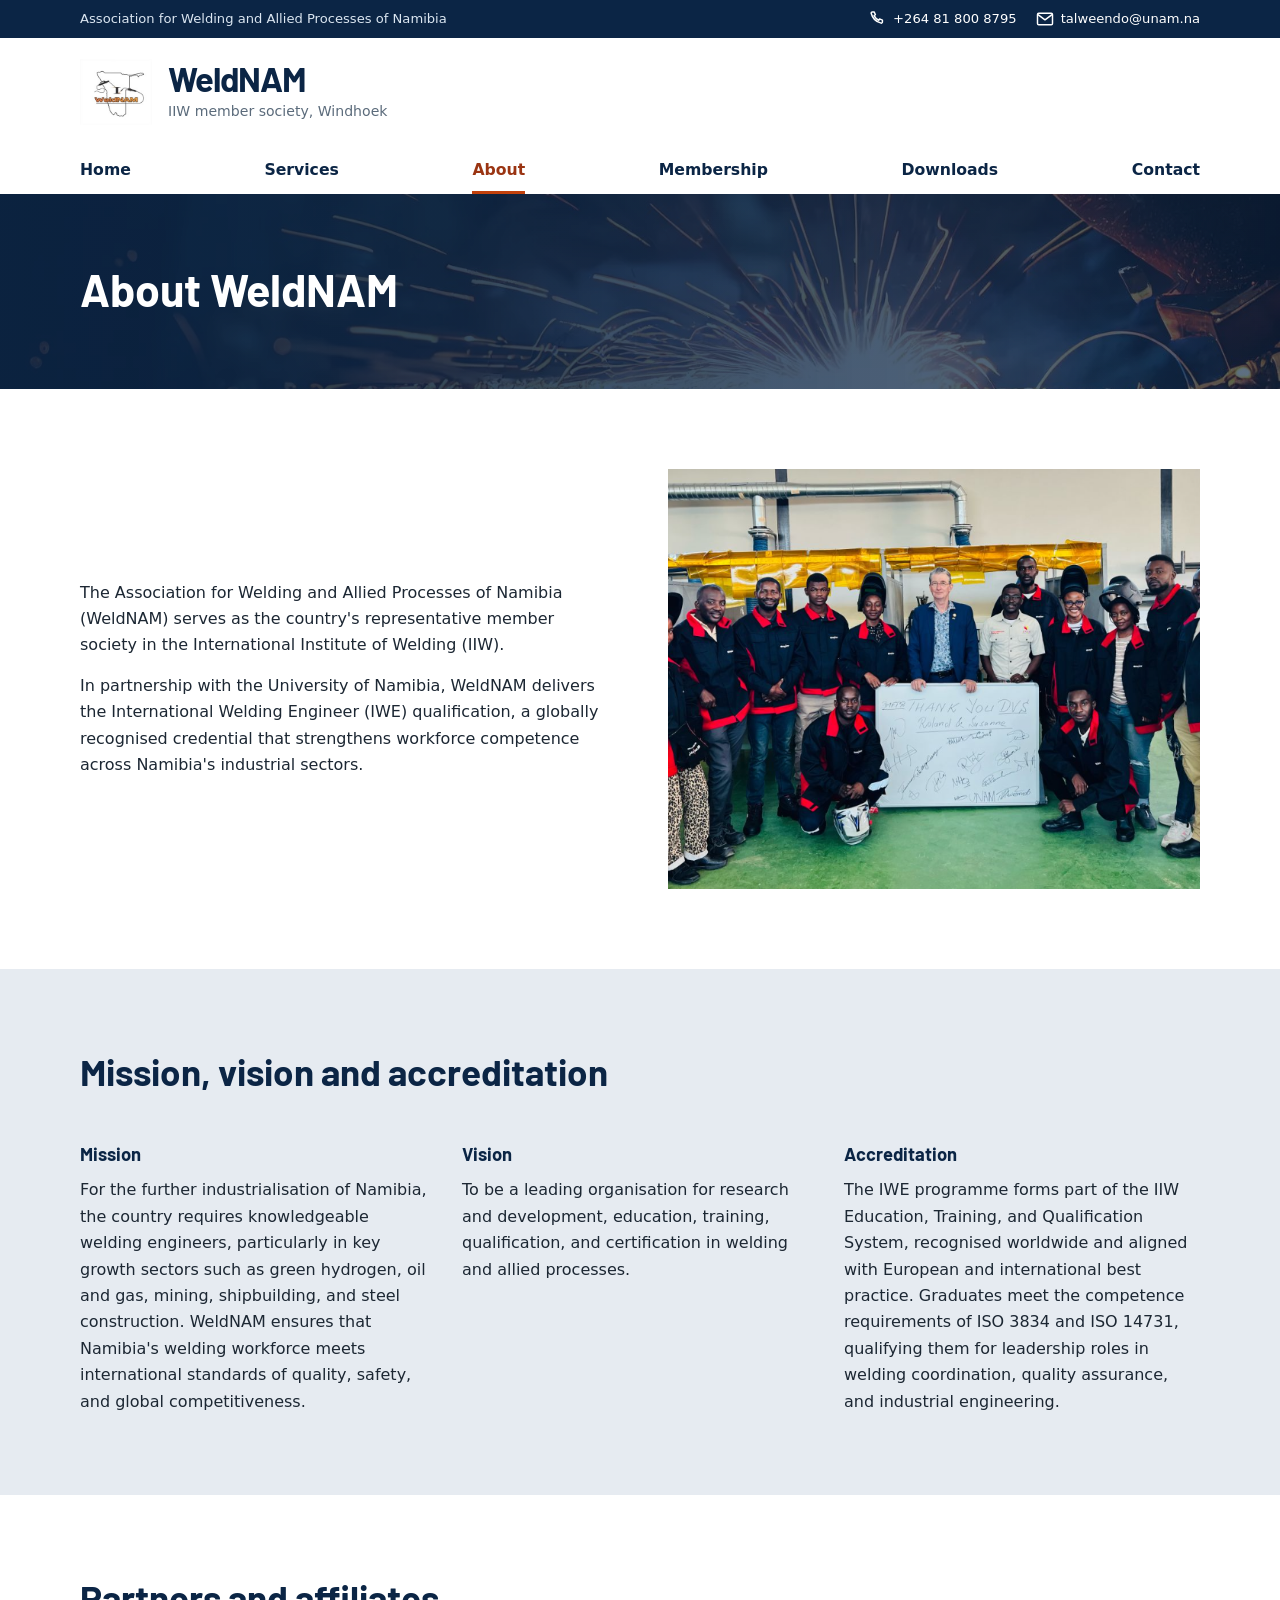
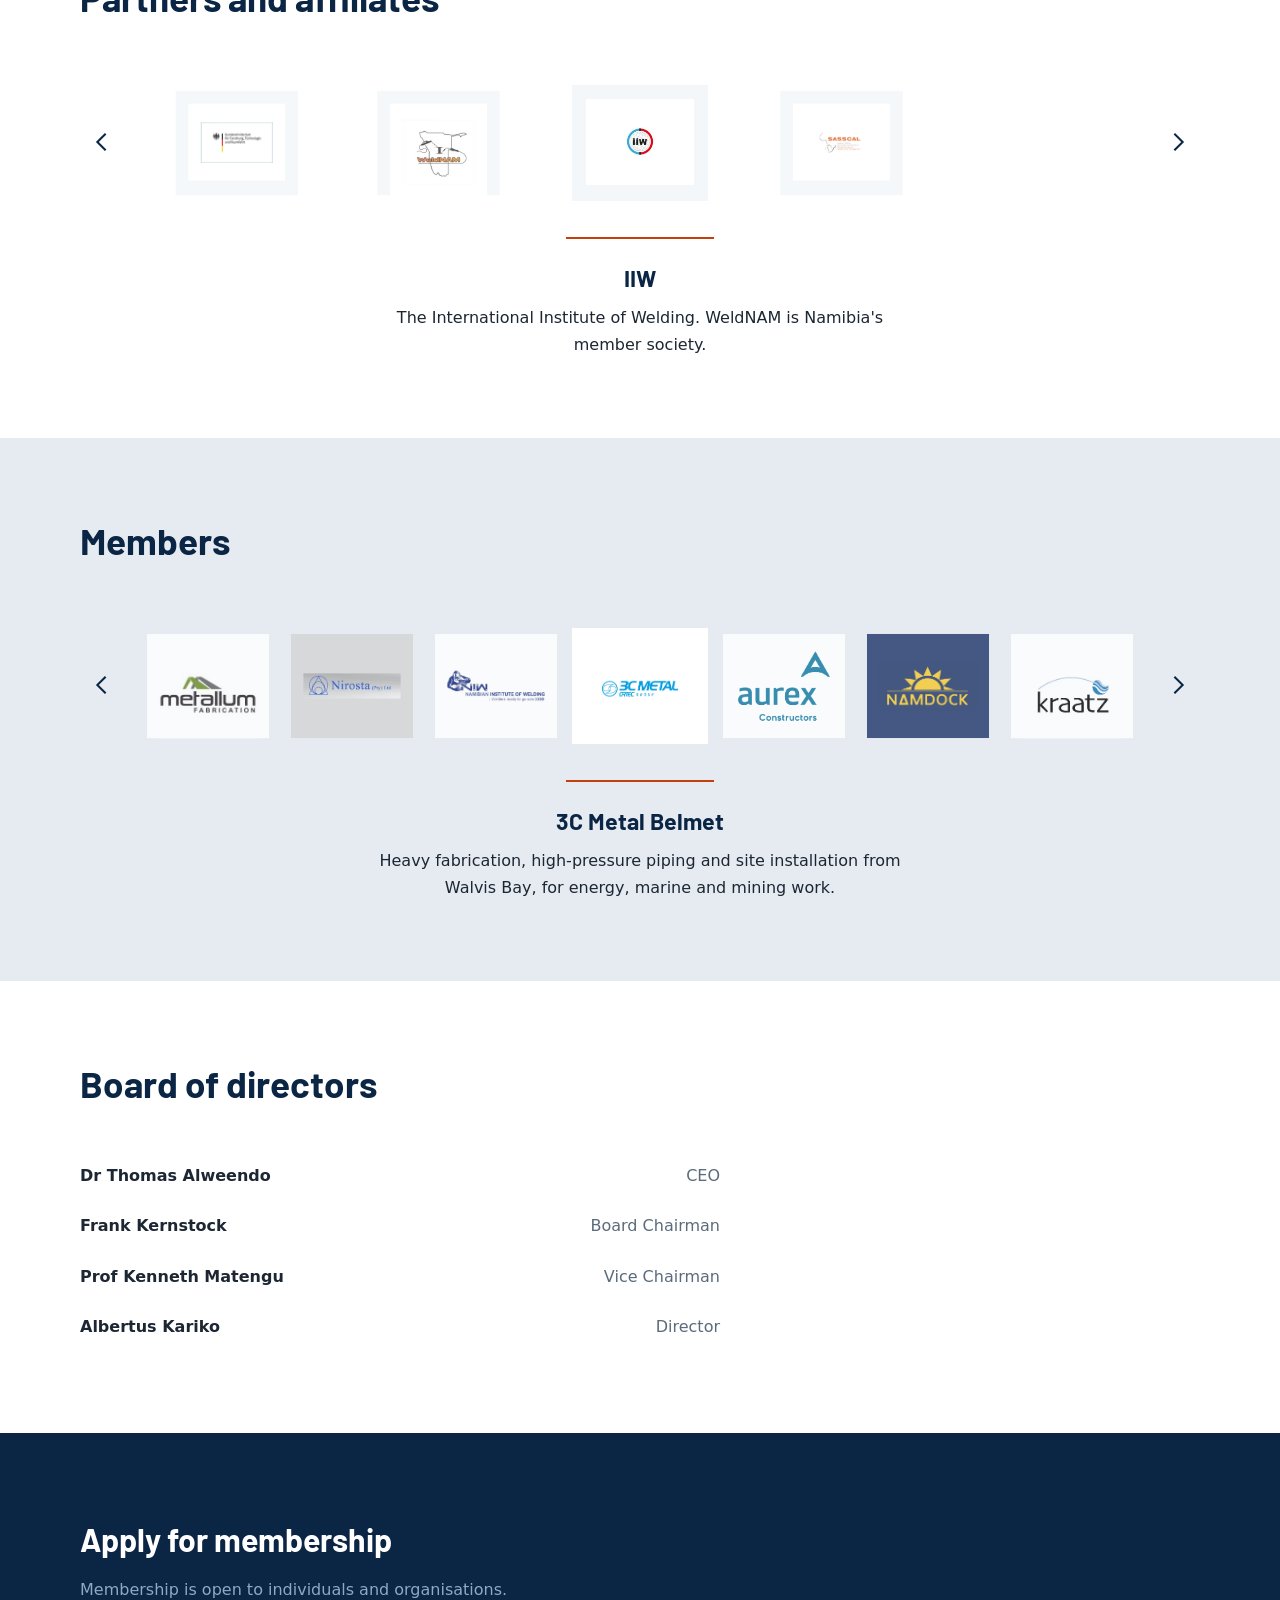
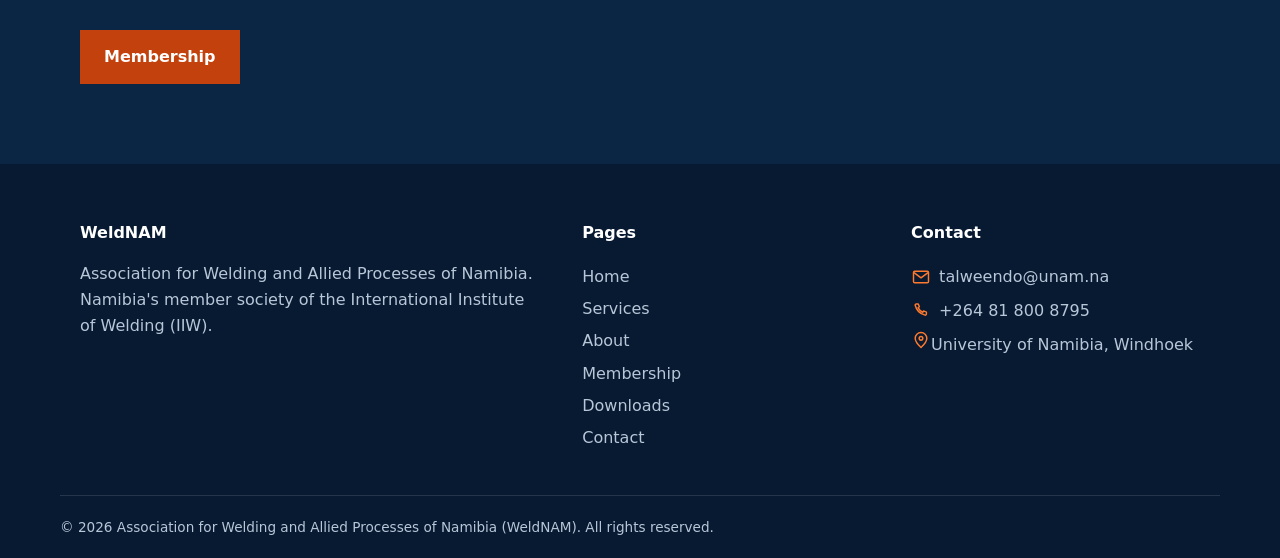
==== commit 7e6f4a90: "Give partners the same looping slider as members, and add icons for contact, facts, and downloads." ====
--- a/about.html
+++ b/about.html
@@ -13,7 +13,7 @@
   <div class="head-meta">
     <div class="container head-meta-inner">
       <p>Association for Welding and Allied Processes of Namibia</p>
-      <p><a href="tel:+264818008795">+264 81 800 8795</a><a href="mailto:talweendo@unam.na">talweendo@unam.na</a></p>
+      <p><a data-icon="phone" href="tel:+264818008795">+264 81 800 8795</a><a data-icon="mail" href="mailto:talweendo@unam.na">talweendo@unam.na</a></p>
     </div>
   </div>
   <div class="container head-main">
@@ -68,24 +68,12 @@
     <div class="section-head">
       <h2>Partners and affiliates</h2>
     </div>
-    <div class="logo-row">
-  <a class="partner-logo" href="https://iiwelding.org" target="_blank" rel="noopener">
-    <img src="IIW logo.png" alt="IIW logo">
-    <span class="name">IIW</span>
-  </a>
-  <a class="partner-logo" href="https://www.sasscal.org" target="_blank" rel="noopener">
-    <img src="SASSCAL logo.png" alt="SASSCAL logo">
-    <span class="name">SASSCAL</span>
-  </a>
-  <a class="partner-logo" href="https://www.bmftr.bund.de" target="_blank" rel="noopener">
-    <img src="BMFTR logo.png" alt="BMFTR logo">
-    <span class="name">BMFTR</span>
-  </a>
-  <a class="partner-logo" href="https://www.weldnam.com" target="_blank" rel="noopener">
-    <img src="logo.png" alt="WeldNAM logo">
-    <span class="name">WeldNAM</span>
-  </a>
-</div>
+    <div class="logo-row member-grid" data-label="Partners">
+      <a class="member partner-logo" href="https://iiwelding.org" target="_blank" rel="noopener" data-name="IIW" data-brief="The International Institute of Welding. WeldNAM is Namibia's member society."><img src="IIW logo.png" alt="IIW logo"><span class="name">IIW</span></a>
+      <a class="member partner-logo" href="https://www.sasscal.org" target="_blank" rel="noopener" data-name="SASSCAL" data-brief="Southern African Science Service Centre for Climate Change and Adaptive Land Management."><img src="SASSCAL logo.png" alt="SASSCAL logo"><span class="name">SASSCAL</span></a>
+      <a class="member partner-logo" href="https://www.bmftr.bund.de" target="_blank" rel="noopener" data-name="BMFTR" data-brief="Germany's Federal Ministry of Research, Technology and Space."><img src="BMFTR logo.png" alt="BMFTR logo"><span class="name">BMFTR</span></a>
+      <a class="member partner-logo" href="https://www.weldnam.com" target="_blank" rel="noopener" data-name="WeldNAM" data-brief="Association for Welding and Allied Processes of Namibia, based in Windhoek."><img src="logo.png" alt="WeldNAM logo"><span class="name">WeldNAM</span></a>
+    </div>
   </div>
 </section>
 
@@ -142,7 +130,9 @@
     </div>
     <div>
       <h4>Contact</h4>
-      <p>talweendo@unam.na<br>+264 81 800 8795<br>University of Namibia, Windhoek</p>
+      <p><a data-icon="mail" href="mailto:talweendo@unam.na">talweendo@unam.na</a></p>
+      <p><a data-icon="phone" href="tel:+264818008795">+264 81 800 8795</a></p>
+      <p><span data-icon="pin"></span>University of Namibia, Windhoek</p>
     </div>
   </div>
   <div class="container copyright">
--- a/style.css
+++ b/style.css
@@ -60,7 +60,7 @@
 .site-header { position: relative; background: #fff; }
 .head-meta { background: var(--navy); color: var(--steel-100); font-size: .82rem; }
 .head-meta-inner { display: flex; justify-content: space-between; gap: 16px; align-items: center; padding-top: 8px; padding-bottom: 8px; }
-.head-meta a { color: #fff; }
+.head-meta a { color: #fff; display: inline-flex; align-items: center; gap: 6px; }
 .head-meta a:hover { color: var(--arc-soft); }
 .head-meta p:last-child { display: flex; gap: 18px; }
 .head-main { display: flex; align-items: center; justify-content: space-between; gap: 20px; padding-top: 18px; padding-bottom: 16px; }
@@ -74,7 +74,7 @@
 .menu a { display: block; color: var(--navy); padding: 13px 0 11px; border-radius: 0; font-weight: 600; font-size: .98rem; background: none; }
 .menu a:hover { background: none; color: var(--ember-dark); text-decoration: none; }
 .menu a.active { background: none; color: var(--ember-dark); box-shadow: inset 0 -3px 0 var(--ember); }
-.menu-toggle { display: none; background: none; border: 0; color: var(--navy); font: inherit; font-weight: 700; padding: 8px 0; cursor: pointer; }
+.menu-toggle { display: none; background: none; border: 0; color: var(--navy); font: inherit; font-weight: 700; padding: 8px 0; cursor: pointer; align-items: center; gap: 8px; }
 
 /* Buttons */
 .btn { display: inline-block; padding: 12px 22px; border-radius: 0; font-weight: 600; border: 2px solid transparent; cursor: pointer; font-size: 1rem; }
@@ -96,7 +96,8 @@
 /* Recorded facts, set as a line of text rather than a marketing stat bar */
 .facts { background: #fff; padding: 0; }
 .facts ul { list-style: none; display: grid; grid-template-columns: repeat(4, 1fr); }
-.facts li { padding: 26px 24px; color: var(--text); }
+.facts li { padding: 26px 24px; color: var(--text); display: flex; gap: 12px; align-items: flex-start; }
+.facts [data-icon] { color: var(--ember); margin-top: 3px; }
 .facts strong { display: block; color: var(--navy); font-size: 1.2rem; margin-bottom: 4px; }
 
 /* Headings */
@@ -115,10 +116,11 @@
 
 .sectors { list-style: none; display: grid; grid-template-columns: repeat(3, 1fr); gap: 28px; }
 .sectors li { padding: 0; }
-.sectors h3 { color: var(--navy); font-size: 1.35rem; margin-bottom: 8px; }
+.sectors h3, .prose-cols h3 { color: var(--navy); font-size: 1.35rem; margin-bottom: 8px; display: flex; align-items: center; gap: 8px; }
+.prose-cols h3 { font-size: 1.15rem; }
 .sectors p { max-width: 36ch; }
 
-.prose-cols h3 { color: var(--navy); margin-bottom: 8px; font-size: 1.15rem; }
+.prose-cols h3 { color: var(--navy); margin-bottom: 8px; font-size: 1.15rem; display: flex; align-items: center; gap: 8px; }
 .prose-cols p { color: var(--text); }
 
 .library { background: #e6ebf1; padding-top: 36px; }
@@ -156,9 +158,15 @@
   font-weight: 700;
   padding: 10px 16px;
   white-space: nowrap;
+  display: inline-flex;
+  align-items: center;
+  gap: 8px;
 }
 a.download:hover { background: var(--ember-dark); color: #fff; text-decoration: none; }
-.library .search { width: 100%; max-width: none; background: #fff; margin-bottom: 28px; }
+.library .search { width: 100%; max-width: none; background: #fff; margin-bottom: 0; }
+.search-wrap { position: relative; margin-bottom: 28px; }
+.search-wrap > .ico { position: absolute; left: 14px; top: 50%; margin-top: -10px; color: var(--navy); pointer-events: none; }
+.search-wrap .search { padding-left: 42px; }
 
 .board { list-style: none; max-width: 640px; }
 .board li { display: flex; justify-content: space-between; gap: 24px; padding: 12px 0; }
@@ -278,7 +286,7 @@
   height: 116px;
   margin: 0;
   border: 0;
-  background: #fff;
+  background: #f4f7fa;
   display: grid;
   place-items: center;
   z-index: 1;
@@ -288,6 +296,7 @@
   z-index: 2;
 }
 .member-reel .member.is-jump { transition: none; }
+.member-reel .member .name { display: none; }
 .member-reel .member img {
   width: 100%;
   height: 100%;
@@ -370,7 +379,10 @@
 .contact-card { background: var(--navy); color: var(--white); border-radius: var(--radius); padding: 30px; }
 .contact-card h3 { margin-bottom: 14px; }
 .contact-card p { margin-bottom: 8px; color: var(--steel-100); }
-.contact-card a { color: var(--arc-soft); }
+.contact-card a, .site-footer a[data-icon], .contact-card p { display: inline-flex; align-items: center; gap: 8px; }
+.contact-card .ico { color: var(--arc); }
+.site-footer .ico { color: var(--arc); }
+.site-footer a[data-icon] { display: inline-flex; }
 
 /* CTA */
 .cta { background: var(--navy); color: var(--white); text-align: left; }
@@ -400,7 +412,7 @@
   .head-meta-inner { flex-direction: column; align-items: flex-start; gap: 2px; }
   .brand > span:last-child { font-size: 1.55rem; }
   .brand .logo { width: 56px; height: 56px; }
-  .menu-toggle { display: block; }
+  .menu-toggle { display: inline-flex; }
   .head-nav { position: static; border: 0; }
   .head-nav .menu { display: none; position: static; flex-direction: column; gap: 0; padding-top: 0; padding-bottom: 8px; }
   .menu.open { display: flex; }
